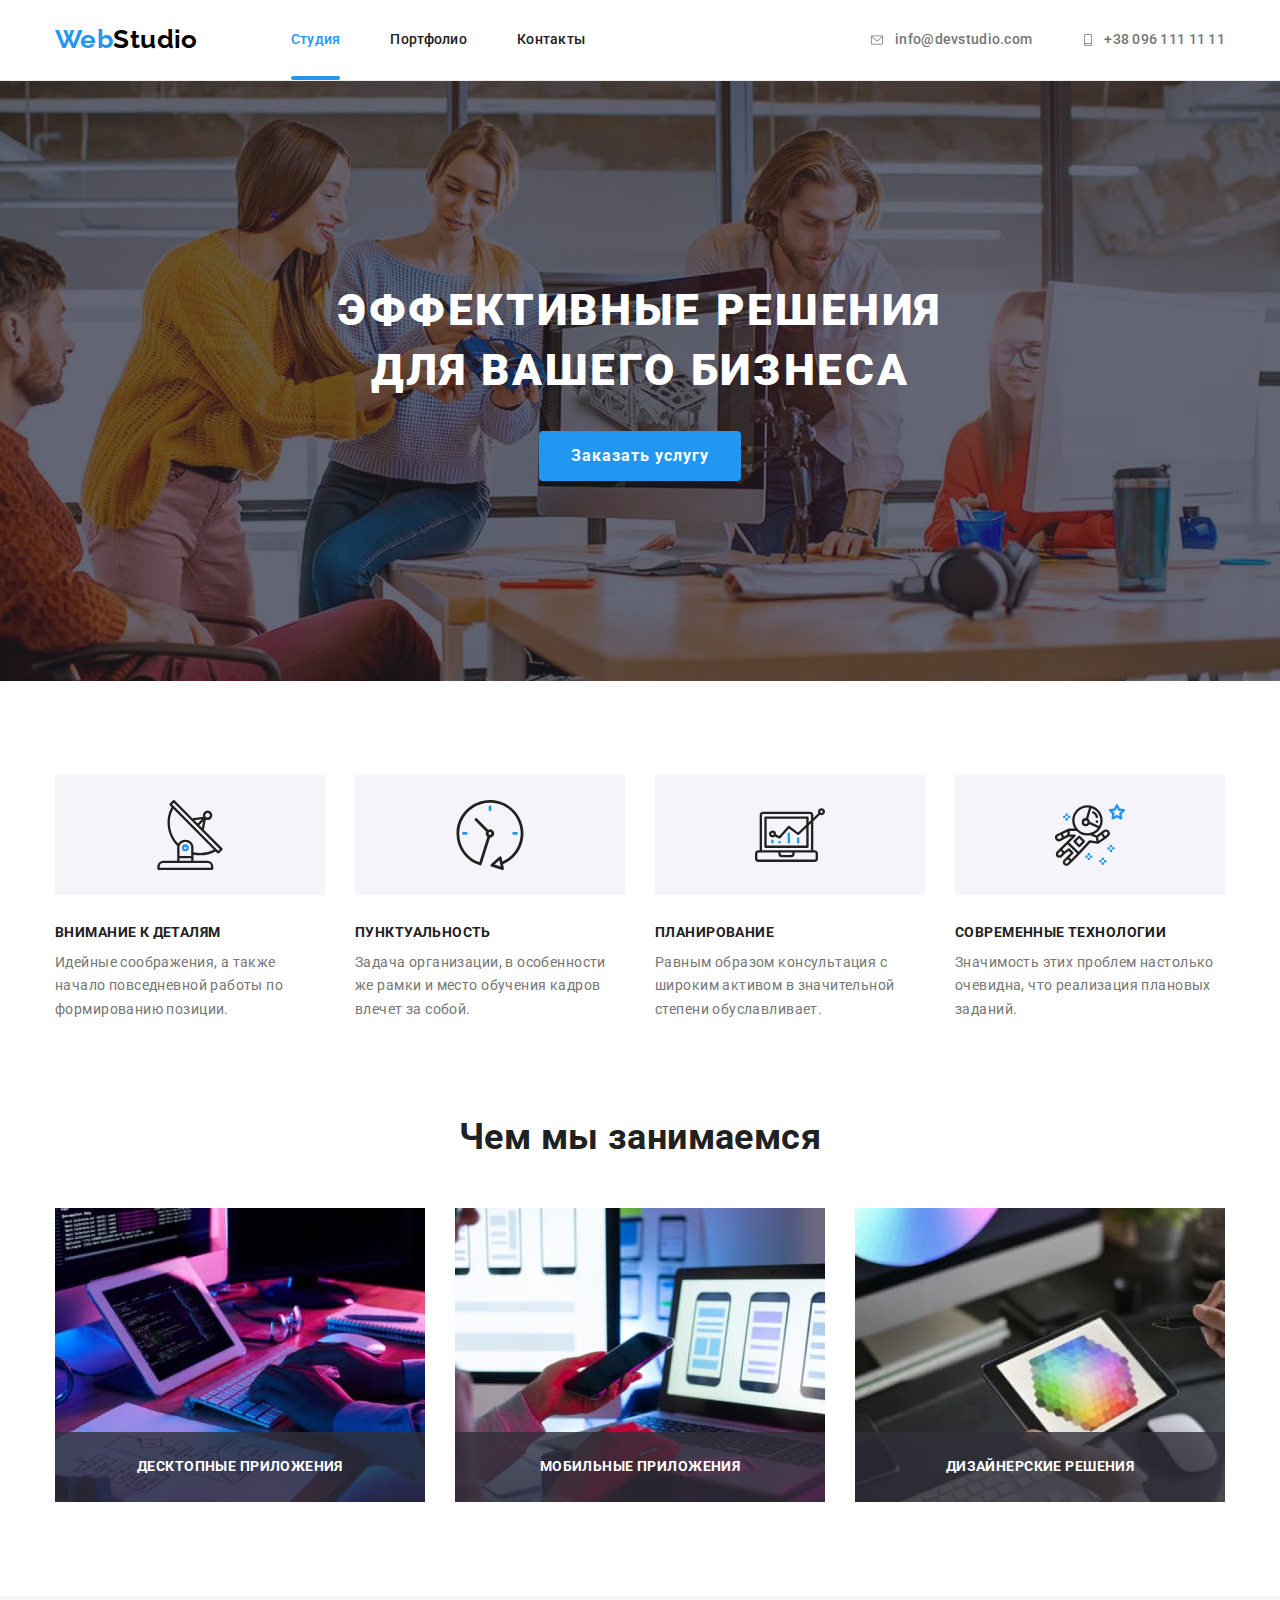
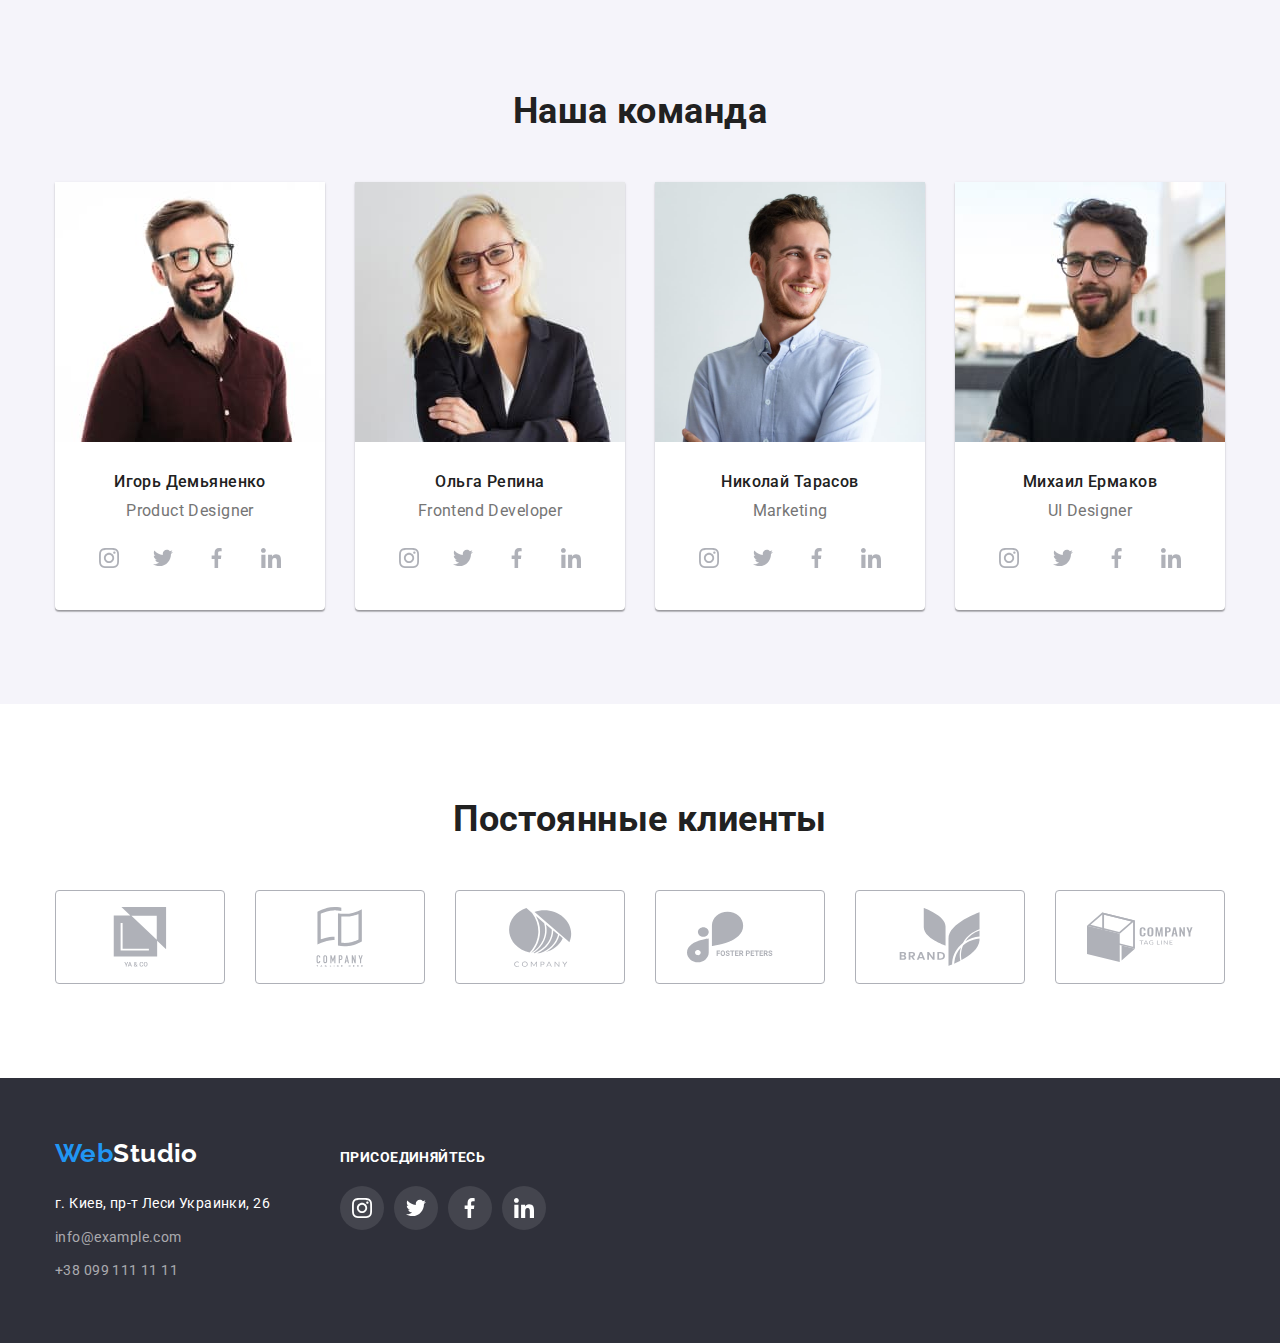
==== index.html @ d9851ff3 "clon" ====
<!DOCTYPE html>
<html lang="en">
  <head>
    <meta charset="UTF-8" />
    <meta http-equiv="X-UA-Compatible" content="IE=edge" />
    <meta name="viewport" content="width=device-width, initial-scale=1.0" />
    <title>Web Studio</title>
    <link
      href="https://fonts.googleapis.com/css2?family=Raleway:wght@700&family=Roboto:wght@400;500;700;900&display=swap"
      rel="stylesheet"
    />
    <link
      rel="stylesheet"
      href="https://cdnjs.cloudflare.com/ajax/libs/modern-normalize/1.1.0/modern-normalize.min.css"
    />
    <link rel="stylesheet" href="./css/styles.css" />
  </head>

  <body>
    <header class="header-frame">
      <div class="container display-head">
        <nav class="navigation">
          <a class="logo logo-margin" href="./"
            ><span class="logo-blue">Web</span>Studio</a
          >

          <ul class="list header-list">
            <li class="marg-list-header">
              <a class="link-header current" href="./index.html">Студия</a>
            </li>
            <li class="marg-list-header">
              <a class="link-header" href="./portfolio.html">Портфолио</a>
            </li>
            <li class="marg-list-header">
              <a class="link-header" href="">Контакты</a>
            </li>
          </ul>
        </nav>

        <ul class="list header-list">
          <li class="head-list-addr">
            <a class="link-addr-head" href="mailto:info@devstudio.com"
              ><svg class="envelope" width="16px" height="12px">
                <use href="./images/symbol-optimized.svg#icon-envelope"></use>
              </svg>
              info@devstudio.com</a
            >
          </li>
          <li class="head-list-addr">
            <a class="link-addr-head" href="tel:+380961111111">
              <svg class="smartphone" width="12px" height="16px">
                <use href="./images/symbol-optimized.svg#icon-smartphone"></use>
              </svg>
              +38 096 111 11 11</a
            >
          </li>
        </ul>
      </div>
    </header>
    <main>
      <section class="section-features hiro-bgr">
        <div class="container">
          <h1 class="hiro-text">
            Эффективные решения <br />
            для вашего бизнеса
          </h1>
          <button class="hiro-btn" type="button" data-modal-open>
            Заказать услугу
          </button>
        </div>
      </section>
      <section class="fiatures section">
        <div class="container">
          <h2 class="visualy-hidden">особенности</h2>
          <ul class="list list-fiatures">
            <li class="item-fiatures antena">
              <h3 class="third-headline">Внимание к деталям</h3>
              <p class="features-text">
                Идейные соображения, а также начало повседневной работы по
                формированию позиции.
              </p>
            </li>
            <li class="item-fiatures clock">
              <h3 class="third-headline">Пунктуальность</h3>
              <p class="features-text">
                Задача организации, в особенности же рамки и место обучения
                кадров влечет за собой.
              </p>
            </li>
            <li class="item-fiatures diagram">
              <h3 class="third-headline">Планирование</h3>
              <p class="features-text">
                Равным образом консультация с широким активом в значительной
                степени обуславливает.
              </p>
            </li>
            <li class="item-fiatures astronaut">
              <h3 class="third-headline">Современные технологии</h3>
              <p class="features-text">
                Значимость этих проблем настолько очевидна, что реализация
                плановых заданий.
              </p>
            </li>
          </ul>
        </div>
      </section>
      <section class="section">
        <div class="container">
          <h2 class="second-headline">Чем мы занимаемся</h2>
          <ul class="list display-head">
            <li class="item-what-do">
              <img src="./images/img1.jpg" alt="backend" width="370" />

              <p class="text">Десктопные приложения</p>
            </li>
            <li class="item-what-do">
              <img src="./images/img2.jpg" alt="frontend" width="370" />

              <p class="text">Мобильные приложения</p>
            </li>
            <li class="item-what-do">
              <img src="./images/img3.jpg" alt="desine" width="370" />

              <p class="text">Дизайнерские решения</p>
            </li>
          </ul>
        </div>
      </section>
      <section class="section team">
        <div class="container">
          <h2 class="second-headline mrg-for-h-two">Наша команда</h2>
          <ul class="list display-head">
            <li class="item-team">
              <img src="./images/photo1.jpg" alt="photo1" width="270" />
              <div class="team-padding">
                <h3 class="names">Игорь Демьяненко</h3>
                <p class="profession">Product Designer</p>
                <ul class="icons-team">
                  <li class="icon-list">
                    <a href="#" class="list-linc-icons">
                      <svg class="icons">
                        <use
                          href="./images/symbol-defs.svg#icon-instagram"
                        ></use>
                      </svg>
                    </a>
                  </li>
                  <li class="icon-list">
                    <a href="#" class="list-linc-icons">
                      <svg class="icons">
                        <use href="./images/symbol-defs.svg#icon-twitter"></use>
                      </svg>
                    </a>
                  </li>
                  <li class="icon-list">
                    <a href="#" class="list-linc-icons"
                      ><svg class="icons">
                        <use
                          href="./images/symbol-defs.svg#icon-facebook"
                        ></use>
                      </svg>
                    </a>
                  </li>
                  <li class="icon-list">
                    <a href="#" class="list-linc-icons"
                      ><svg class="icons">
                        <use
                          href="./images/symbol-defs.svg#icon-linkedin"
                        ></use>
                      </svg>
                    </a>
                  </li>
                </ul>
              </div>
            </li>
            <li class="item-team">
              <img src="./images/photo2.jpg" alt="photo2" width="270" />
              <div class="team-padding">
                <h3 class="names">Ольга Репина</h3>
                <p class="profession">Frontend Developer</p>
                <ul class="icons-team">
                  <li class="icon-list">
                    <a href="#" class="list-linc-icons">
                      <svg class="icons">
                        <use
                          href="./images/symbol-defs.svg#icon-instagram"
                        ></use>
                      </svg>
                    </a>
                  </li>
                  <li class="icon-list">
                    <a href="#" class="list-linc-icons">
                      <svg class="icons">
                        <use href="./images/symbol-defs.svg#icon-twitter"></use>
                      </svg>
                    </a>
                  </li>
                  <li class="icon-list">
                    <a href="#" class="list-linc-icons"
                      ><svg class="icons">
                        <use
                          href="./images/symbol-defs.svg#icon-facebook"
                        ></use>
                      </svg>
                    </a>
                  </li>
                  <li class="icon-list">
                    <a href="#" class="list-linc-icons"
                      ><svg class="icons">
                        <use
                          href="./images/symbol-defs.svg#icon-linkedin"
                        ></use>
                      </svg>
                    </a>
                  </li>
                </ul>
              </div>
            </li>
            <li class="item-team">
              <img src="./images/photo3.jpg" alt="photo3" width="270" />
              <div class="team-padding">
                <h3 class="names">Николай Тарасов</h3>
                <p class="profession">Marketing</p>
                <ul class="icons-team">
                  <li class="icon-list">
                    <a href="#" class="list-linc-icons">
                      <svg class="icons">
                        <use
                          href="./images/symbol-defs.svg#icon-instagram"
                        ></use>
                      </svg>
                    </a>
                  </li>
                  <li class="icon-list">
                    <a href="#" class="list-linc-icons">
                      <svg class="icons">
                        <use href="./images/symbol-defs.svg#icon-twitter"></use>
                      </svg>
                    </a>
                  </li>
                  <li class="icon-list">
                    <a href="#" class="list-linc-icons"
                      ><svg class="icons">
                        <use
                          href="./images/symbol-defs.svg#icon-facebook"
                        ></use>
                      </svg>
                    </a>
                  </li>
                  <li class="icon-list">
                    <a href="#" class="list-linc-icons"
                      ><svg class="icons">
                        <use
                          href="./images/symbol-defs.svg#icon-linkedin"
                        ></use>
                      </svg>
                    </a>
                  </li>
                </ul>
              </div>
            </li>
            <li class="item-team">
              <img src="./images/photo4.jpg" alt="photo4" width="270" />
              <div class="team-padding">
                <h3 class="names">Михаил Ермаков</h3>
                <p class="profession">UI Designer</p>
                <ul class="icons-team">
                  <li class="icon-list">
                    <a href="#" class="list-linc-icons">
                      <svg class="icons">
                        <use
                          href="./images/symbol-defs.svg#icon-instagram"
                        ></use>
                      </svg>
                    </a>
                  </li>
                  <li class="icon-list">
                    <a href="#" class="list-linc-icons">
                      <svg class="icons">
                        <use href="./images/symbol-defs.svg#icon-twitter"></use>
                      </svg>
                    </a>
                  </li>
                  <li class="icon-list">
                    <a href="#" class="list-linc-icons"
                      ><svg class="icons">
                        <use
                          href="./images/symbol-defs.svg#icon-facebook"
                        ></use>
                      </svg>
                    </a>
                  </li>
                  <li class="icon-list">
                    <a href="#" class="list-linc-icons"
                      ><svg class="icons">
                        <use
                          href="./images/symbol-defs.svg#icon-linkedin"
                        ></use>
                      </svg>
                    </a>
                  </li>
                </ul>
              </div>
            </li>
          </ul>
        </div>
      </section>
      <section class="section clients">
        <div class="container">
          <h2 class="second-headline">Постоянные клиенты</h2>
          <ul class="clients-list">
            <li class="clients-logo list">
              <a class="clients-link" href="#"
                ><svg class="client-picture">
                  <use href="./images/groops-defs.svg#icon-group1"></use>
                </svg>
              </a>
            </li>
            <li class="clients-logo list">
              <a class="clients-link" href="#"
                ><svg class="client-picture">
                  <use href="./images/groops-defs.svg#icon-group2"></use>
                </svg>
              </a>
            </li>
            <li class="clients-logo list">
              <a class="clients-link" href="#"
                ><svg class="client-picture">
                  <use href="./images/groops-defs.svg#icon-group3"></use>
                </svg>
              </a>
            </li>
            <li class="clients-logo list">
              <a class="clients-link" href="#"
                ><svg class="client-picture">
                  <use href="./images/groops-defs.svg#icon-group4"></use>
                </svg>
              </a>
            </li>
            <li class="clients-logo list">
              <a class="clients-link" href="#"
                ><svg class="client-picture">
                  <use href="./images/groops-defs.svg#icon-group5"></use>
                </svg>
              </a>
            </li>
            <li class="clients-logo list">
              <a class="clients-link" href="#"
                ><svg class="client-picture">
                  <use href="./images/groops-defs.svg#icon-group6"></use>
                </svg>
              </a>
            </li>
          </ul>
        </div>
      </section>
    </main>
    <footer class="footer-bgr">
      <div class="container foot-display">
        <div class="foot-addr">
          <a class="logo-footer margin-logo-foot" href="./index.html"
            ><span class="logo-blue">Web</span>Studio</a
          >
          <address class="address">
            <ul class="list collomn">
              <li class="item-footer">
                <a
                  class="link-footer"
                  href="https://goo.gl/maps/Hpi7qBNF4pR7eWcx5"
                  target="_blank"
                  rel="noopener nofolow"
                  >г. Киев, пр-т Леси Украинки, 26</a
                >
              </li>
              <li class="item-footer">
                <a class="addr-footer" href="mailto:info@example.com"
                  >info@example.com</a
                >
              </li>
              <li class="item-footer">
                <a class="addr-footer" href="tel:+380991111111"
                  >+38 099 111 11 11</a
                >
              </li>
            </ul>
          </address>
        </div>
        <div class="foot-addr-link">
          <h2 class="footer-text">присоединяйтесь</h2>
          <ul class="foot-social">
            <li class="footer-social list">
              <a class="foot-soc-link" href="#">
                <svg class="foot-picture">
                  <use href="./images/symbol-defs.svg#icon-instagram"></use>
                </svg>
              </a>
            </li>
            <li class="footer-social list">
              <a class="foot-soc-link" href="#">
                <svg class="foot-picture">
                  <use href="./images/symbol-defs.svg#icon-twitter"></use>
                </svg>
              </a>
            </li>
            <li class="footer-social list">
              <a class="foot-soc-link" href="#">
                <svg class="foot-picture">
                  <use href="./images/symbol-defs.svg#icon-facebook"></use>
                </svg>
              </a>
            </li>
            <li class="footer-social list">
              <a class="foot-soc-link" href="#">
                <svg class="foot-picture">
                  <use href="./images/symbol-defs.svg#icon-linkedin"></use>
                </svg>
              </a>
            </li>
          </ul>
        </div>
      </div>
    </footer>
    <div class="backdrop is-hidden" data-modal>
      <div class="modal">
        <button class="close" type="button" data-modal-close>
          <svg class="close-picture" width="11px" height="11px">
            <use href="./images/cross-defs.svg#icon-cross"></use>
          </svg>
        </button>
      </div>
    </div>
    <script src="./js/modal.js"></script>
  </body>
</html>
---- css/styles.css ----
:root {
  --main-text-color: #212121;
  --content-text-color: #757575;
  --logo-bgr-blue: #2196f3;
  --bgr-hero-color: #2f303a;
  --logo-black: #000000;
  --text-hover-wight: #ffffff;
  --btn-hiro-hover: #188ce8;
  --addr-footer-white: rgba(255, 255, 255, 0.6);
  --bgr-team: #f5f4fa;
  --social-color: #afb1b8;
  --animating: cubic-bezier(0.4, 0, 0.2, 1);
}

body {
  font-family: "Roboto", "Raleway", sens-serif;
  color: var(--main-text-color);
  letter-spacing: 0.03em;
  background-color: var(--text-hover-wight);
  font-size: 14px;
}

p,
h1,
h2,
h3,
h4,
h5,
h6 {
  margin: 0;
}

address {
  font-style: normal;
}

img {
  display: block;
  max-width: 100%;
  height: auto;
}

ul,
ol,
li {
  margin: 0;
  padding-left: 0;
}

/*~~~~~~~~~~~~~~~~~~~FIRST PAGE~~~~~~~~~~~~~~~~~~~~*/

/* -------------for ul without points------------ */

.list {
  list-style: none;
}

.container {
  width: 1200px;
  padding-left: 15px;
  padding-right: 15px;
  margin: 0 auto;
}

/*____________________HEADER_________________________*/

.header-frame {
  border-bottom: 1px solid #ececec;
}

.display-head {
  display: flex;
  align-items: center;
  justify-content: center;
}

.logo {
  font-family: Raleway;
  font-weight: 700;
  font-size: 26px;
  color: var(--logo-black);
  text-decoration: none;
  line-height: 1.19;
}

.logo-margin {
  margin-right: 93px;
  padding-top: 24px;
  padding-bottom: 25px;
}

.logo-blue {
  color: var(--logo-bgr-blue);
}

.navigation {
  display: flex;
  align-items: center;
}

/*--------------for <li> in HEADER------------*/

.header-list {
  display: flex;
  margin-left: auto;
}

.marg-list-header {
  margin-right: 50px;
}

.head-list-addr:not(:last-child) {
  margin-right: 50px;
}

/* -------------for <a> in HEADER--------------*/

.link-header {
  display: block;
  color: var(--main-text-color);
  font-weight: 500;
  line-height: 1.14;
  letter-spacing: 0.02em;
  background-color: var(--text-hover-wight);
  text-decoration: none;
  padding-top: 32px;
  padding-bottom: 32px;
  transition-property: color;
  transition-duration: 250ms;
  transition-timing-function: var(--animating);
}

.link-header:hover,
.link-header:focus {
  color: var(--logo-bgr-blue);
}

.current {
  color: var(--logo-bgr-blue);
  position: relative;
  transition-property: background-color;
}

.current::after {
  content: "";
  position: absolute;
  height: 4px;
  width: 100%;
  border-radius: 2px;
  top: 100%;
  left: 0;
  background-color: var(--logo-bgr-blue);
  transform: translate(0, -100%);
}

/*-------------for address <a> in HEADER----------------*/

.link-addr-head {
  display: inline-flex;
  align-items: center;
  color: var(--content-text-color);
  font-weight: 500;
  line-height: 1.14;
  letter-spacing: 0.02em;
  text-decoration: none;
  padding-top: 32px;
  padding-bottom: 32px;
  transition-property: color;
  transition-duration: 250ms;
  transition-timing-function: var(--animating);
}
.link-addr-head:hover,
.link-addr-head:focus {
  color: var(--logo-bgr-blue);
}

.envelope {
  display: flex;
  margin-right: 10px;
  fill: currentColor;
}

.smartphone {
  display: inline-flex;
  margin-right: 10px;
  fill: currentColor;
  background-size: auto;
  background-position: 50% 50%;
}

/* ____________________HIRO________________________*/

.hiro-bgr {
  max-width: 1600px;
  padding-top: 200px;
  margin: 0 auto;
  padding: 0 auto;
  background-image: linear-gradient(
      to right,
      rgba(47, 48, 58, 0.4),
      rgba(47, 48, 58, 0.4)
    ),
    url(../images/Img-hiro.jpg);
  background-color: var(--bgr-hero-color);
  background-position: center;
  background-repeat: no-repeat;
  background-size: cover;
}

.hiro-text {
  color: var(--text-hover-wight);
  font-weight: 900;
  font-size: 44px;
  line-height: 1.36;
  letter-spacing: 0.06em;
  text-transform: uppercase;
  text-align: center;
  margin-bottom: 30px;
}

.hiro-btn {
  font-family: "Roboto", sans-serif;
  color: var(--text-hover-wight);
  background-color: var(--logo-bgr-blue);
  font-weight: 700;
  font-size: 16px;
  line-height: 1.87;
  letter-spacing: 0.06em;
  display: flex;
  align-items: center;
  text-align: center;
  cursor: pointer;
  margin-left: auto;
  margin-right: auto;
  padding: 10px 32px;
  border-radius: 4px;
  border: 0;
  transition-property: background-color;
}

.hiro-btn:hover,
.hiro-btn:focus {
  background-color: var(--btn-hiro-hover);
  transition-duration: 250ms;
  transition-timing-function: cubic-bezier(0.4, 0, 0.2, 1);
}

/*___________________Sectio Features___________________*/

.fiatures {
  /*width: 1200px;
  margin-left: auto;
  margin-right: auto;*/
  padding-top: 94px;
}

.section {
  padding-bottom: 94px;
}
.section-features {
  padding-bottom: 200px;
}
.visualy-hidden {
  position: absolute;
  white-space: nowrap;
  width: 1px;
  height: 1px;
  overflow: hidden;
  border: 0;
  padding: 0;
  clip: rect(0 0 0 0);
  clip-path: inset(50%);
  margin: -1px;
}

.list-fiatures {
  display: flex;
}

.item-fiatures {
  width: 270px;
}

.antena::before {
  content: "";
  display: flex;
  width: 270px;
  height: 120px;
  margin-bottom: 30px;
  background-image: url(../images/antenna.svg);
  background-color: var(--bgr-team);
  background-repeat: no-repeat;
  background-position: center;
}

.clock::before {
  content: "";
  display: flex;
  width: 270px;
  height: 120px;
  margin-bottom: 30px;
  background-color: var(--bgr-team);
  background-image: url(../images/clock.svg);
  background-repeat: no-repeat;
  background-position: center;
}

.diagram::before {
  content: "";
  display: flex;
  width: 270px;
  height: 120px;
  margin-bottom: 30px;
  background-color: var(--bgr-team);
  background-image: url(../images/diagram.svg);
  background-repeat: no-repeat;
  background-position: center;
}

.astronaut::before {
  content: "";
  display: flex;
  width: 270px;
  height: 120px;
  margin-bottom: 30px;
  background-color: var(--bgr-team);
  background-image: url(../images/astronaut.svg);
  background-repeat: no-repeat;
  background-position: center;
}

.item-fiatures:not(:last-child) {
  margin-right: 30px;
}

.third-headline {
  font-size: 14px;
  line-height: 1.14;
  text-transform: uppercase;
  margin-bottom: 10px;
}

.features-text {
  color: var(--content-text-color);
  line-height: 1.7;
}

/*_________________Section What To Do__________________*/

.second-headline {
  font-size: 36px;
  line-height: 1.17;
  text-align: center;
  margin-bottom: 50px;
}

.item-what-do:not(:last-child) {
  margin-right: 30px;
}

.item-what-do {
  position: relative;
}

.text {
  position: absolute;
  top: 100%;
  height: 70px;
  width: 100%;
  background-color: rgba(47, 48, 58, 0.8);
  transform: translate(0, -100%);
  display: flex;
  justify-content: center;
  align-items: center;
  color: var(--text-hover-wight);
  font-family: "Roboto", sans-serif;
  font-weight: 700;
  font-size: 14px;
  line-height: 1.4;
  text-align: center;
  text-transform: uppercase;
}

/*_________________Section Team________________________*/

.item-team:not(:last-child) {
  margin-right: 30px;
}

.item-team {
  border-radius: 0 0 4px 4px;
  background-color: var(--text-hover-wight);
  box-shadow: 0px 1px 3px rgba(0, 0, 0, 0.12), 0px 1px 1px rgba(0, 0, 0, 0.14),
    0px 2px 1px rgba(0, 0, 0, 0.2);
}

.team {
  background-color: var(--bgr-team);
  padding-top: 94px;
}

.names {
  font-weight: 500;
  font-size: 16px;
  line-height: 1.19;
  text-align: center;
  margin-bottom: 10px;
}

.profession {
  color: var(--content-text-color);
  font-size: 16px;
  line-height: 1.19;
  text-align: center;
  margin-bottom: 16px;
}

.icons-team {
  display: flex;
  justify-content: center;
  align-items: center;
}

.icon-list {
  display: inline-flex;
  justify-content: center;
  align-items: center;
}

.icon-list:not(:last-child) {
  margin-right: 10px;
}

.list-linc-icons {
  display: flex;
  justify-content: center;
  align-items: center;

  width: 44px;
  height: 44px;
  border-radius: 50% 50%;
  color: var(--social-color);
  transition-property: background-color, color;
  transition-duration: 250ms;
  transition-timing-function: var(--animating);
}
.list-linc-icons:hover,
.list-linc-icons:focus {
  background-color: var(--logo-bgr-blue);
  color: var(--text-hover-wight);
}

.icons {
  width: 20px;
  height: 20px;
  fill: currentColor;
}

.team-padding {
  padding-top: 30px;
  padding-bottom: 30px;
}

.mrg-for-h-two {
  margin-bottom: 50px;
}

/*_________________________Section CLIENTS___________________________*/

.clients {
  padding-top: 94px;
}

.clients-list {
  display: flex;
  justify-content: center;
  align-items: center;
}

.clients-logo:not(:last-child) {
  margin-right: 30px;
}

.clients-link {
  display: flex;
  width: 170px;
  height: 94px;
  justify-content: center;
  align-items: center;
  text-decoration: none;
  color: inherit;
  color: var(--social-color);
  border-radius: 4px;
  border: 1px solid var(--social-color);
  transition-property: color, fill, border-color;
  transition-duration: 250ms;
  transition-timing-function: var(--animating);
}

.clients-link:hover,
.clients-link:focus {
  color: var(--logo-bgr-blue);
  border-color: var(--logo-bgr-blue);
  fill: var(--logo-bgr-blue);
}

.client-picture {
  width: 106px;
  height: 60px;
  fill: currentColor;
}

/*________________________________FOOTER_________________________________*/

.footer-bgr {
  background-color: var(--bgr-hero-color);
  padding-top: 60px;
  padding-bottom: 60px;
}

.foot-display {
  display: flex;
  align-items: baseline;
}

.address {
  font-style: normal;
}

.collomn {
  flex-direction: column;
}

.item-footer:not(:last-child) {
  margin-bottom: 9px;
}

.logo-footer {
  font-family: Raleway;
  font-weight: 700;
  font-size: 26px;
  color: var(--text-hover-wight);
  text-decoration: none;
  line-height: 1.19;
}

.margin-logo-foot {
  display: block;
  margin-bottom: 20px;
}

.link-footer {
  text-decoration: none;
  color: var(--text-hover-wight);
  line-height: 2;
}

.addr-footer {
  text-decoration: none;
  line-height: 1.71;
  color: var(--addr-footer-white);
  transition-property: color;
  transition-duration: 250ms;
  transition-timing-function: var(--animating);
}

.addr-footer:hover,
.addr-footer:focus {
  color: var(--logo-bgr-blue);
}

.link-footer {
  transition-property: color;
  transition-duration: 250ms;
  transition-timing-function: var(--animating);
}

.link-footer:hover,
.link-footer:focus {
  color: var(--logo-bgr-blue);
}

.foot-addr-link {
  color: var(--text-hover-wight);
  margin-left: 70px;
}
.footer-text {
  font-weight: 700;
  font-size: 14px;
  line-height: 1.14;
  letter-spacing: 0.03em;
  text-transform: uppercase;
  margin-bottom: 20px;
}

.foot-social {
  display: flex;
  justify-content: center;
  align-items: center;
}

.footer-social {
  display: flex;
  justify-content: center;
  align-items: center;
}

.footer-social:not(:last-child) {
  margin-right: 10px;
}

.foot-soc-link {
  display: flex;
  width: 44px;
  height: 44px;
  border-radius: 50% 50%;
  background-color: rgba(255, 255, 255, 0.1);
  justify-content: center;
  align-items: center;
  transition-property: background-color;
  transition-duration: 250ms;
  transition-timing-function: var(--animating);
}

.foot-soc-link:hover,
.foot-soc-link:focus {
  background-color: var(--logo-bgr-blue);
}

.foot-picture {
  width: 20px;
  height: 20px;
  fill: var(--text-hover-wight);
}

/*~~~~~~~~~~~~~~~~~~~PORTFOLIO~~~~~~~~~~~~~~~~~~~*/

/*_________________section filters______________*/

.section-top {
  padding-top: 94px;
}

.item-filters:not(:last-child) {
  margin-right: 8px;
}

.btn-portfolio {
  display: flex;
  justify-content: center;
  margin-bottom: 50px;
}

.btn-font {
  font-family: inherit;
  font-weight: 500;
  color: var(--main-text-color);
  background-color: var(--bgr-team);
  font-size: 16px;
  line-height: 1.625;
  letter-spacing: 0.03em;
  cursor: pointer;
  border: none;
  padding: 6px 22px;
  border-radius: 4px;
  transition-property: color, background-color, box-shadow;
  transition-duration: 250ms;
  transition-timing-function: var(--animating);
}

.btn-font:hover,
.btn-font:focus {
  color: var(--text-hover-wight);
  background-color: var(--logo-bgr-blue);
  box-shadow: 0px 3px 1px rgba(0, 0, 0, 0.1), 0px 1px 2px rgba(0, 0, 0, 0.08),
    0px 2px 2px rgba(0, 0, 0, 0.12);
}

.card-net {
  display: flex;
  flex-wrap: wrap;
  margin-top: -30px;
  margin-left: -30px;
}

.work-border {
  border-left: 1px solid #eeeeee;
  border-right: 1px solid #eeeeee;
  border-bottom: 1px solid #eeeeee;
  padding: 20px 24px;
}

.title-font {
  font-size: 18px;
  line-height: 2;
  letter-spacing: 0.06em;
  margin-bottom: 4px;
}

.desc-font {
  color: var(--content-text-color);
  font-size: 16px;
  line-height: 1.875;
}

.link-non-stiles {
  display: block;
  text-decoration: none;
  font-style: inherit;
  color: inherit;
  transition: box-shadow 250px var(--animating);
}

.link-non-stiles:hover,
.link-non-stiles:focus {
  box-shadow: 0px 1px 1px rgba(0, 0, 0, 0.12), 0px 4px 4px rgba(0, 0, 0, 0.06),
    1px 4px 6px rgba(0, 0, 0, 0.16);
}

.work-exemples {
  margin-top: 30px;
  margin-left: 30px;
}

.frame {
  border-bottom: 1px solid #eeeeee;
  border-left: 1px solid #eeeeee;
  border-right: 1px solid #eeeeee;
  padding: 20px 24px;
}

.card-picture {
  position: relative;
  overflow: hidden;
}

.card-animating {
  position: absolute;
  width: 100%;
  height: 294px;
  top: 100%;
  left: 0;
  background-color: rgba(33, 150, 243, 0.9);
  transition-property: transform;
  transition-duration: 250ms;
  transition-timing-function: var(--animating);
}

.link-non-stiles:hover .card-animating,
.link-non-stiles:focus .card-animating {
  transform: translateY(-100%);
}

.card-text {
  font-weight: 400;
  font-size: 18px;
  line-height: 1.56;
  padding: 63px 24px;
  color: var(--text-hover-wight);
}

/*______________________________MODALKA_____________________________________*/

.backdrop {
  position: fixed;
  top: 0;
  left: 50%;
  transform: translate(-50%, 0);
  height: 100%;
  width: 100%;
  background-color: rgba(0, 0, 0, 0.2);
  opacity: 1;
  transition: opacity 250ms var(--animating);
}

.backdrop.is-hidden {
  opacity: 0;
  pointer-events: none;
}

.modal {
  position: absolute;
  top: 50%;
  left: 50%;
  height: 581px;
  width: 528px;
  border-radius: 4px;
  box-shadow: 0px 1px 3px rgba(0, 0, 0, 0.12), 0px 1px 1px rgba(0, 0, 0, 0.14),
    0px 2px 1px rgba(0, 0, 0, 0.2);
  background-color: var(--text-hover-wight);
  transform: translate(-50%, -50%);
}

.close {
  position: absolute;
  top: 8px;
  right: 8px;

  height: 30px;
  width: 30px;
  border: 1px solid rgba(0, 0, 0, 0.1);
  border-radius: 50% 50%;

  text-decoration: none;
  color: inherit;
  background-color: var(--text-hover-wight);

  display: inline-flex;
  justify-content: center;
  align-items: center;

  transition-duration: box-shadow;
  transition-duration: 250ms;
  transition-timing-function: var(--animating);
}

.close-picture {
  fill: black;
}

.close:hover,
.close:focus {
  box-shadow: 0px 1px 3px rgba(0, 0, 0, 0.12), 0px 1px 1px rgba(0, 0, 0, 0.14),
    0px 2px 1px rgba(0, 0, 0, 0.2);
}

.close:active {
  box-shadow: none;
}
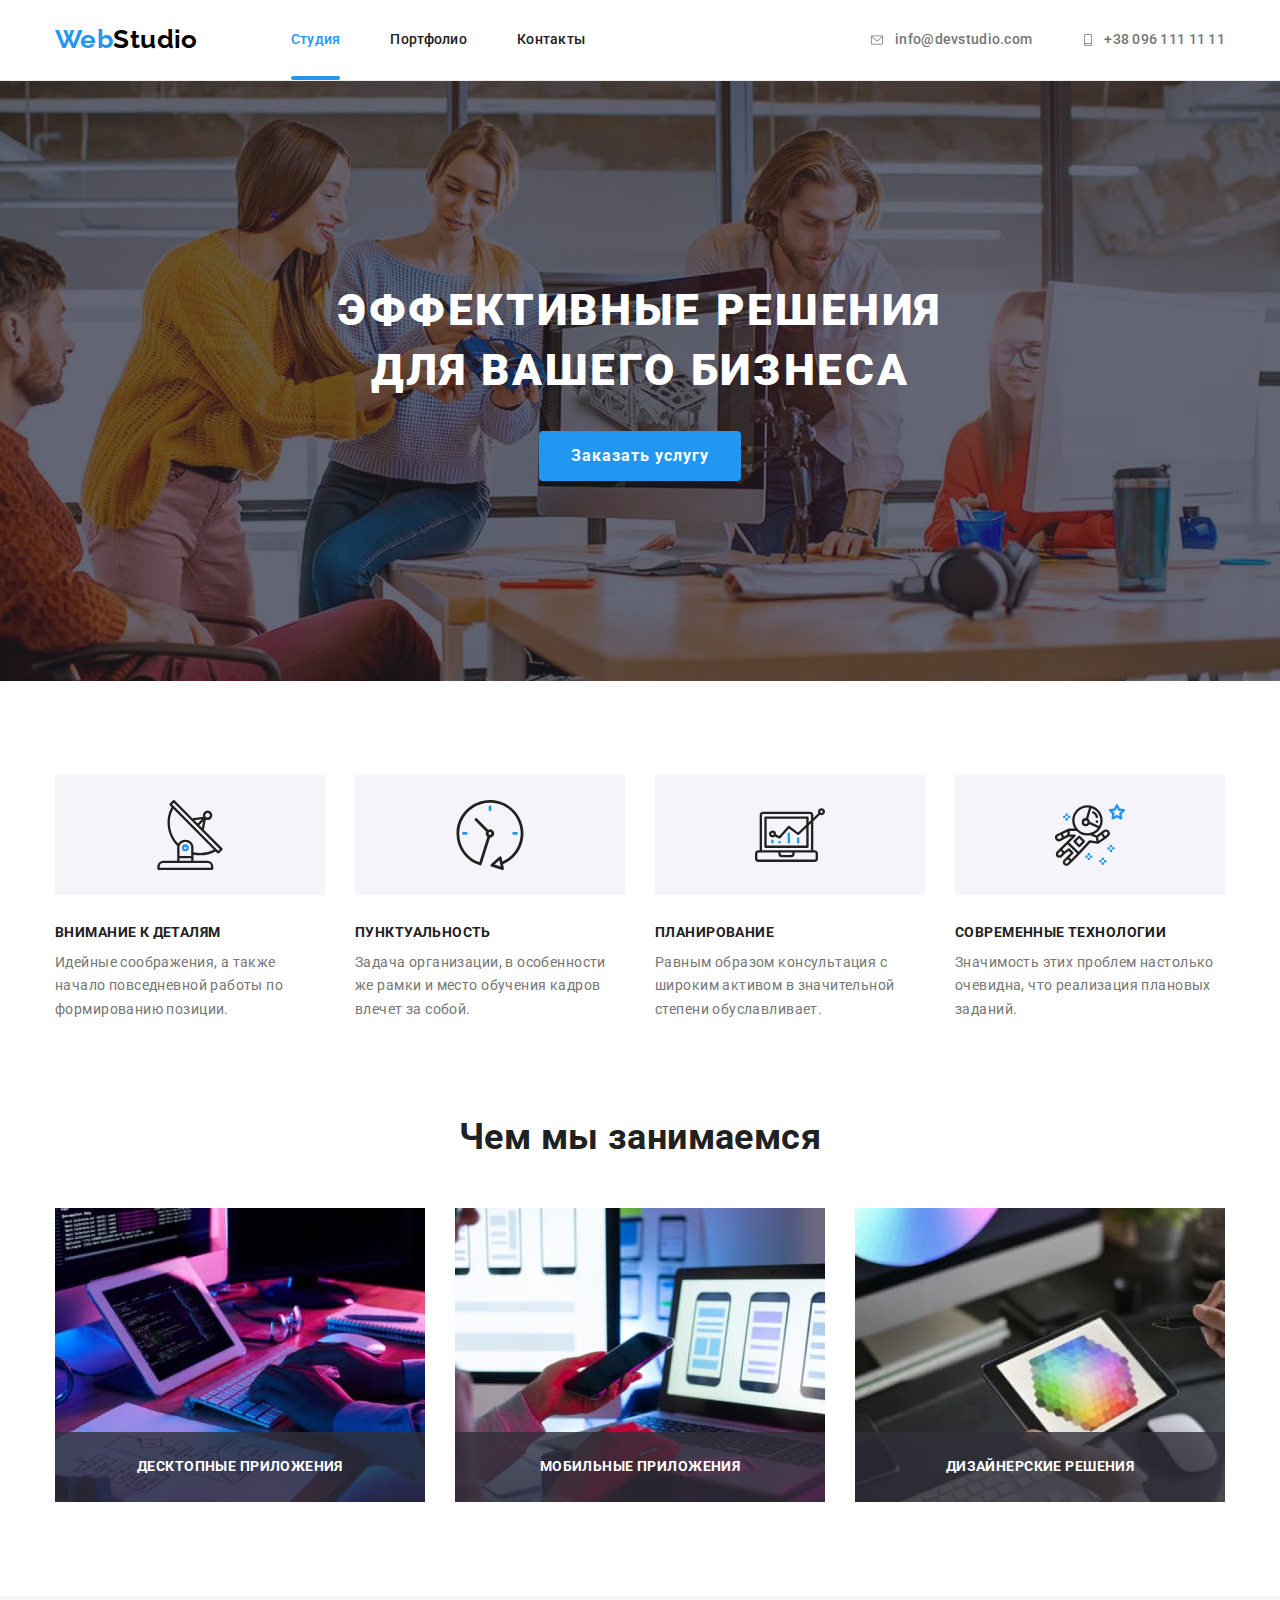
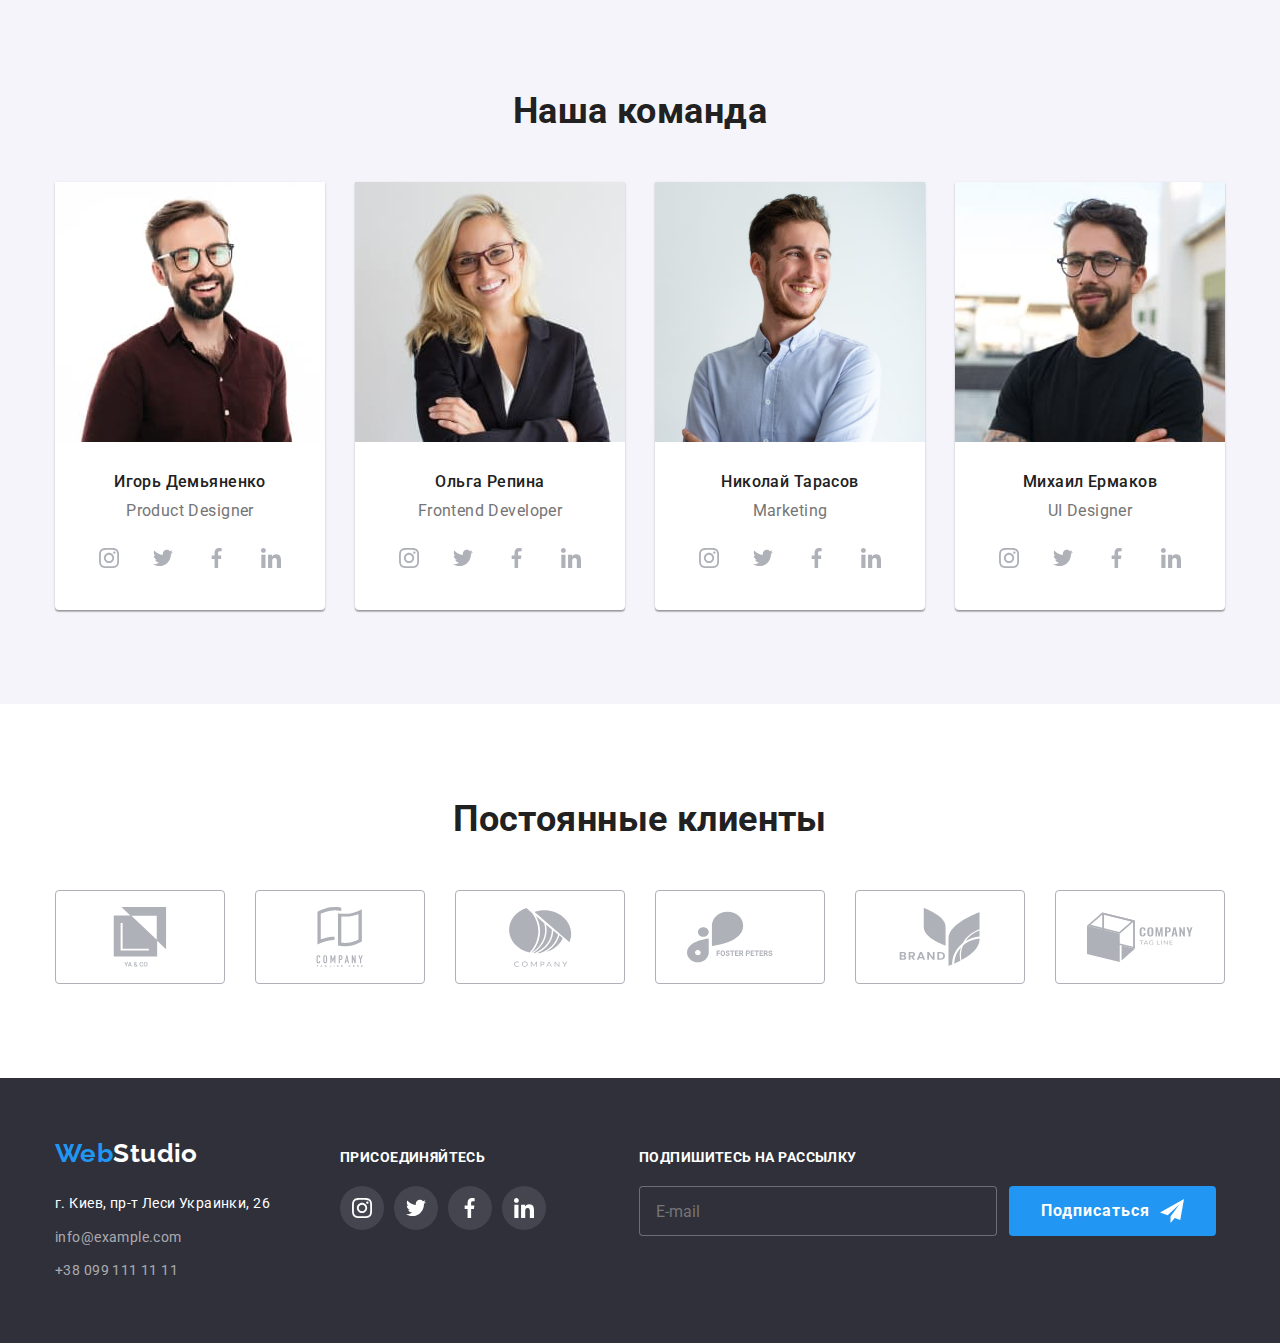
==== commit 727cf38a: "modal" ====
--- a/index.html
+++ b/index.html
@@ -418,6 +418,24 @@
             </li>
           </ul>
         </div>
+        <div class="mail">
+          <p class="footer-text">Подпишитесь на рассылку</p>
+          <div class="input-btn">
+            <input
+              class="border-input"
+              type="email"
+              id="emeil"
+              placeholder="E-mail"
+            />
+            <label for="emeil"></label>
+            <button class="hiro-btn" type="button">
+              Подписаться
+              <svg class="plan" width="24px" height="24px">
+                <use href="./images/icons-six.svg#icon-plan"></use>
+              </svg>
+            </button>
+          </div>
+        </div>
       </div>
     </footer>
     <div class="backdrop is-hidden" data-modal>
@@ -427,6 +445,62 @@
             <use href="./images/cross-defs.svg#icon-cross"></use>
           </svg>
         </button>
+        <h2 class="modal-head">Оставьте свои данные, мы вам перезвоним</h2>
+        <form class="modal-form" action="">
+          <div class="form-field">
+            <label class="modal-text" for="name">Имя</label
+            ><input class="modal-data" type="text" id="name" placeholder=" " />
+            <svg class="modal-icons" width="12" height="12">
+              <use href="./images/big-sprite.svg#icon-person"></use>
+            </svg>
+          </div>
+          <div class="form-field">
+            <label class="modal-text" for="tel">Телефон </label
+            ><input class="modal-data" type="tel" id="tel" placeholder=" " />
+            <svg class="modal-icons" width="13" height="13">
+              <use href="./images/big-sprite.svg#icon-phonepipe"></use>
+            </svg>
+          </div>
+          <div class="form-field">
+            <label class="modal-text" for="email">Почта</label
+            ><input
+              class="modal-data"
+              type="email"
+              name=""
+              id="email"
+              placeholder=" "
+            />
+            <svg class="modal-icons" width="15" height="12">
+              <use href="./images/big-sprite.svg#icon-black-envelope"></use>
+            </svg>
+          </div>
+          <div class="form-field">
+            <label class="modal-text" for="coments">Комментарий</label
+            ><textarea
+              class="comments"
+              name="coments"
+              id="coments"
+              rows="100%"
+              placeholder="Введите текст"
+            ></textarea>
+          </div>
+          <div class="form-row">
+            <label class="checkbox-text" for="checkbox"
+              >Соглашаюсь с рассылкой и принимаю
+              <input
+                class="checkbox-agree"
+                type="checkbox"
+                name="agree"
+                value="checkbox"
+                id="checkbox"
+                placeholder=" "
+              />
+              <span class="checkbox-icon"></span>
+            </label>
+            <a class="link-conditions" href="#">Условия договора</a>
+          </div>
+        </form>
+        <button class="hiro-btn" type="button">Отправить</button>
       </div>
     </div>
     <script src="./js/modal.js"></script>
--- a/css/styles.css
+++ b/css/styles.css
@@ -10,6 +10,8 @@
   --bgr-team: #f5f4fa;
   --social-color: #afb1b8;
   --animating: cubic-bezier(0.4, 0, 0.2, 1);
+  --modal-text-color: rgba(117, 117, 117, 1);
+  --modal-frame-color: rgba(33, 33, 33, 0.2);
 }
 
 body {
@@ -47,10 +49,6 @@
   padding-left: 0;
 }
 
-/*~~~~~~~~~~~~~~~~~~~FIRST PAGE~~~~~~~~~~~~~~~~~~~~*/
-
-/* -------------for ul without points------------ */
-
 .list {
   list-style: none;
 }
@@ -61,6 +59,7 @@
   padding-right: 15px;
   margin: 0 auto;
 }
+/*~~~~~~~~~~~~~~~~~~~FIRST PAGE~~~~~~~~~~~~~~~~~~~~*/
 
 /*____________________HEADER_________________________*/
 
@@ -242,7 +241,12 @@
 .hiro-btn:focus {
   background-color: var(--btn-hiro-hover);
   transition-duration: 250ms;
+  box-shadow: 0px 4px 4px rgba(0, 0, 0, 0.15);
   transition-timing-function: cubic-bezier(0.4, 0, 0.2, 1);
+}
+
+.hiro-btn:active {
+  box-shadow: none;
 }
 
 /*___________________Sectio Features___________________*/
@@ -591,6 +595,7 @@
   letter-spacing: 0.03em;
   text-transform: uppercase;
   margin-bottom: 20px;
+  color: var(--text-hover-wight);
 }
 
 .foot-social {
@@ -631,6 +636,39 @@
   width: 20px;
   height: 20px;
   fill: var(--text-hover-wight);
+}
+
+.mail {
+  margin-left: 93px;
+}
+
+.input-btn {
+  display: flex;
+  justify-content: center;
+  align-items: center;
+}
+
+.border-input {
+  display: flex;
+  align-items: center;
+  width: 358px;
+  height: 50px;
+  padding-left: 16px;
+  border: 1px solid rgba(255, 255, 255, 0.3);
+  border-radius: 4px;
+  background-color: var(--bgr-hero-color);
+  margin-right: 12px;
+  color: rgba(255, 255, 255, 0.6);
+  font-size: 16px;
+  line-height: 1.25;
+}
+
+input[plaseholder="E-mail"] {
+  margin-left: 16px;
+}
+
+.plan {
+  margin-left: 10px;
 }
 
 /*~~~~~~~~~~~~~~~~~~~PORTFOLIO~~~~~~~~~~~~~~~~~~~*/
@@ -809,12 +847,10 @@
   justify-content: center;
   align-items: center;
 
-  transition-duration: box-shadow;
+  transition-duration: box-shadow, color;
   transition-duration: 250ms;
   transition-timing-function: var(--animating);
-}
-
-.close-picture {
+
   fill: black;
 }
 
@@ -822,8 +858,158 @@
 .close:focus {
   box-shadow: 0px 1px 3px rgba(0, 0, 0, 0.12), 0px 1px 1px rgba(0, 0, 0, 0.14),
     0px 2px 1px rgba(0, 0, 0, 0.2);
+  color: var(--logo-bgr-blue);
 }
 
 .close:active {
   box-shadow: none;
 }
+
+.close-picture {
+  fill: currentColor;
+}
+
+.modal-head {
+  text-align: center;
+  margin-top: 40px;
+  margin-bottom: 12px;
+  font-size: 20px;
+}
+
+.modal-form {
+  display: flex;
+  flex-direction: column;
+}
+
+.form-field {
+  position: relative;
+  display: flex;
+  flex-direction: column;
+}
+
+.form-field:not(:first-child) {
+  margin-bottom: 10px;
+  margin-left: 40px;
+  margin-right: 40px;
+}
+
+.form-field:nth-child(1) {
+  margin-bottom: 10px;
+  margin-right: 40px;
+  margin-left: 40px;
+}
+
+.modal-text {
+  font-size: 12px;
+  line-height: 1.17;
+  color: var(--modal-text-color);
+  padding-bottom: 4px;
+}
+
+.modal-data {
+  height: 40px;
+  border: 1px solid rgba(21, 21, 21, 0.2);
+  border-radius: 4px;
+  transition: border-color 250ms var(--animating);
+  padding-left: 42px;
+}
+
+.modal-data:hover,
+.modal-data:focus {
+  border-color: var(--logo-bgr-blue);
+}
+
+.modal-data:hover ~ .modal-icons,
+.modal-data:focus ~ .modal-icons {
+  fill: var(--logo-bgr-blue);
+}
+
+.modal-data:not(:placeholder-shown) > .modal-icons {
+  fill: var(--logo-bgr-blue);
+}
+
+.modal-icons {
+  position: absolute;
+  bottom: 14px;
+  left: 15px;
+  fill: currentColor;
+  transition: fill 250ms var(--animating);
+}
+
+.comments {
+  border: 1px solid var(--modal-frame-color);
+  border-radius: 4px;
+  height: 120px;
+  font-size: 12px;
+  line-height: 1.17;
+  letter-spacing: 0.01em;
+  padding: 12px 16px;
+  resize: none;
+  transition: border-color 250ms var(--animating);
+}
+
+.comments > [placeholder] {
+  color: var(--modal-frame-color);
+}
+
+.comments:hover,
+.comments:focus {
+  border-color: var(--logo-bgr-blue);
+}
+
+.comments:not(:placeholder-shown) {
+  border-color: var(--logo-bgr-blue);
+}
+
+.form-row {
+  position: relative;
+  display: inline-flex;
+  align-items: center;
+  margin: 20px 51px 30px 52px;
+}
+
+.checkbox-agree {
+  position: absolute;
+  white-space: nowrap;
+  width: 1px;
+  height: 1px;
+  overflow: hidden;
+  border: 0;
+  padding: 0;
+  clip: rect(0 0 0 0);
+  clip-path: inset(50%);
+  margin: -1px;
+}
+
+.checkbox-text {
+  display: flex;
+  align-items: center;
+  justify-content: center;
+  font-size: 14px;
+  line-height: 1.71;
+  color: var(--content-text-color);
+}
+
+.link-conditions {
+  font-size: 14px;
+  line-height: 1.71;
+  color: var(--logo-bgr-blue);
+  margin-left: 4px;
+}
+
+.checkbox-icon {
+  display: inline-flex;
+  order: -1;
+  width: 16px;
+  height: 15px;
+  margin-right: 7px;
+  border: 1.5px solid var(--logo-black);
+  border-radius: 2px;
+}
+
+.checkbox-agree:checked + .checkbox-icon {
+  background-image: url(../images/checkin.svg);
+  background-color: var(--logo-bgr-blue);
+  background-size: contain;
+  border-color: var(--logo-bgr-blue);
+}
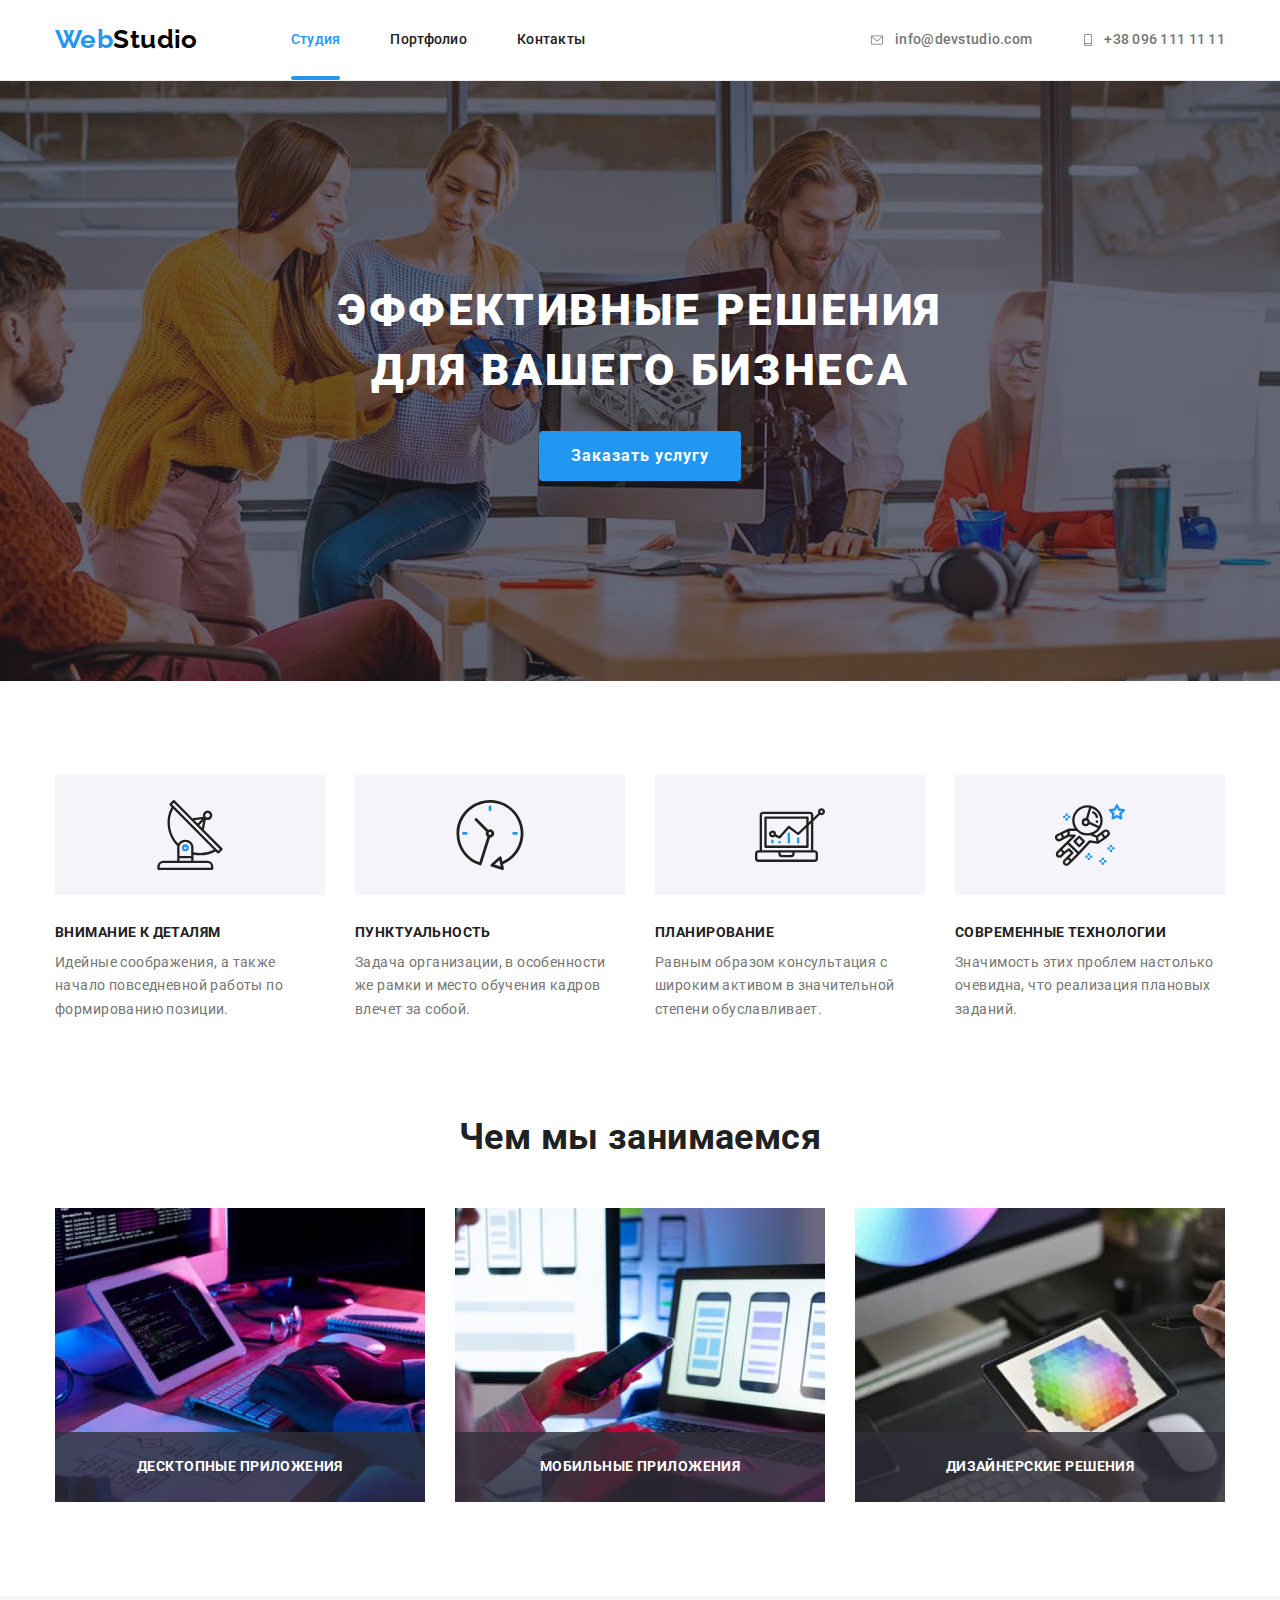
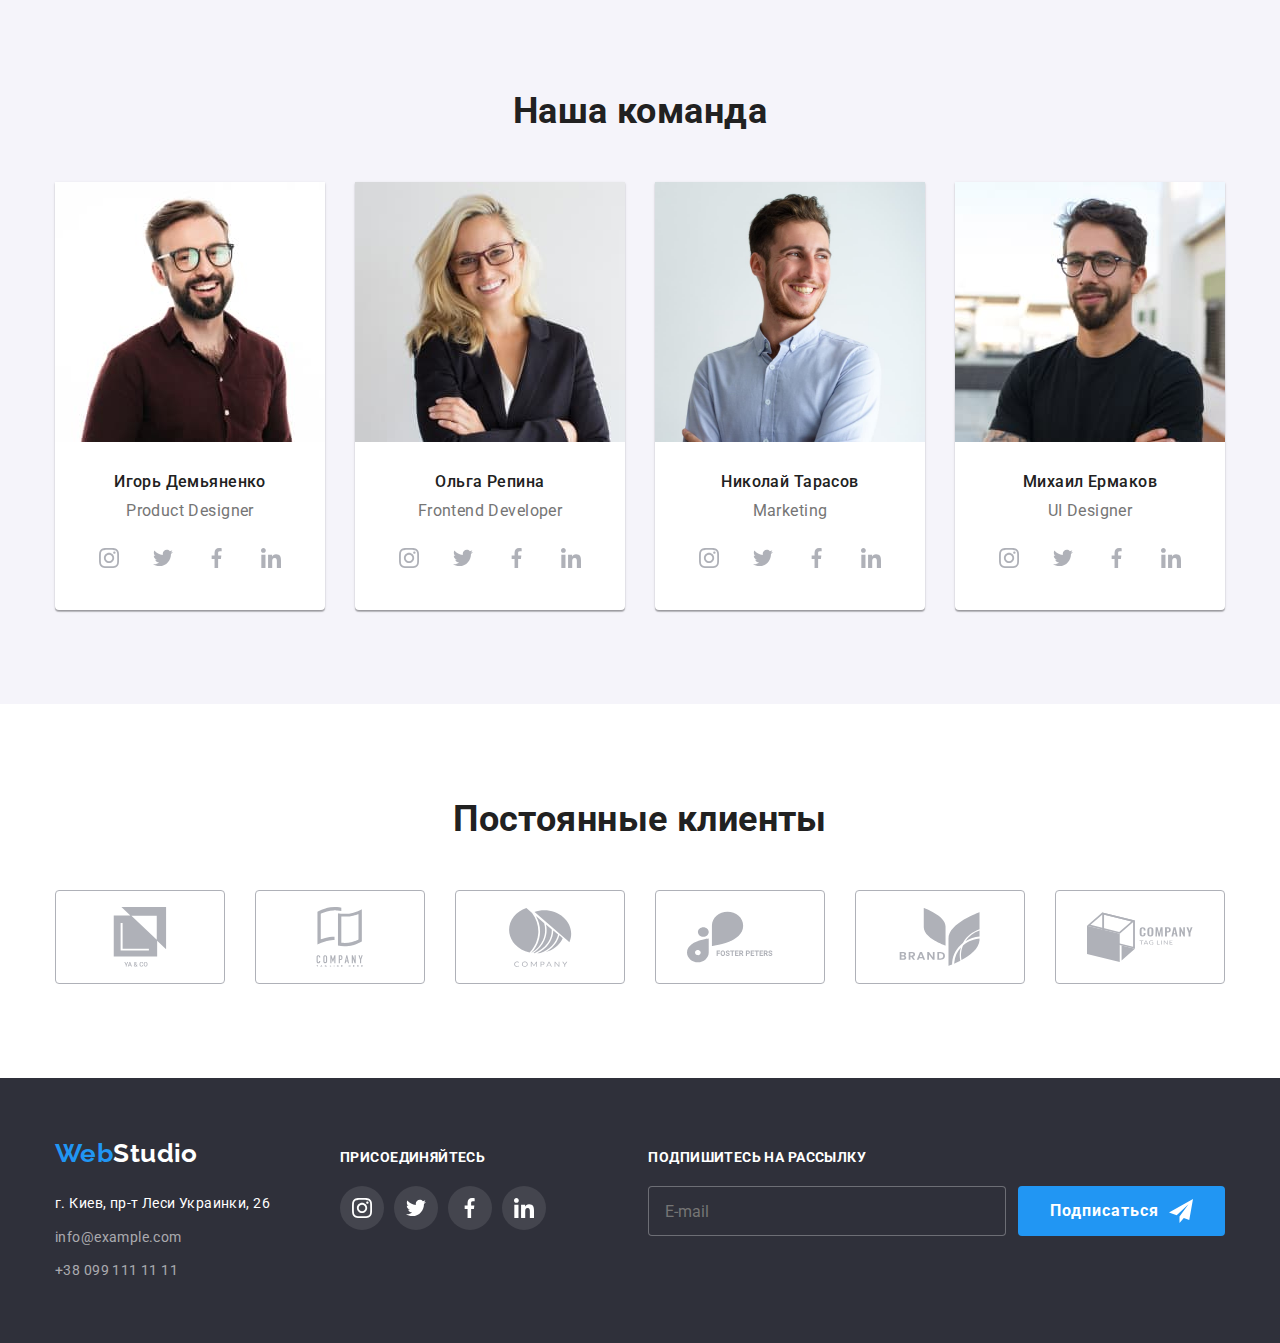
==== commit 4e7f370d: "cheng" ====
--- a/index.html
+++ b/index.html
@@ -386,7 +386,7 @@
           </address>
         </div>
         <div class="foot-addr-link">
-          <h2 class="footer-text">присоединяйтесь</h2>
+          <p class="footer-text">присоединяйтесь</p>
           <ul class="foot-social">
             <li class="footer-social list">
               <a class="foot-soc-link" href="#">
@@ -418,7 +418,7 @@
             </li>
           </ul>
         </div>
-        <div class="mail">
+        <form class="mail">
           <p class="footer-text">Подпишитесь на рассылку</p>
           <div class="input-btn">
             <input
@@ -435,7 +435,7 @@
               </svg>
             </button>
           </div>
-        </div>
+        </form>
       </div>
     </footer>
     <div class="backdrop is-hidden" data-modal>
@@ -499,8 +499,8 @@
             </label>
             <a class="link-conditions" href="#">Условия договора</a>
           </div>
+          <button class="hiro-btn modal-btn" type="submit">Отправить</button>
         </form>
-        <button class="hiro-btn" type="button">Отправить</button>
       </div>
     </div>
     <script src="./js/modal.js"></script>
--- a/css/styles.css
+++ b/css/styles.css
@@ -218,6 +218,9 @@
 }
 
 .hiro-btn {
+  display: flex;
+  align-items: center;
+  text-align: center;
   font-family: "Roboto", sans-serif;
   color: var(--text-hover-wight);
   background-color: var(--logo-bgr-blue);
@@ -225,24 +228,21 @@
   font-size: 16px;
   line-height: 1.87;
   letter-spacing: 0.06em;
-  display: flex;
-  align-items: center;
-  text-align: center;
   cursor: pointer;
   margin-left: auto;
   margin-right: auto;
   padding: 10px 32px;
   border-radius: 4px;
   border: 0;
-  transition-property: background-color;
+  transition-property: background-color, box-shadow;
+  transition-duration: 250ms;
+  transition-timing-function: cubic-bezier(0.4, 0, 0.2, 1);
 }
 
 .hiro-btn:hover,
 .hiro-btn:focus {
   background-color: var(--btn-hiro-hover);
-  transition-duration: 250ms;
   box-shadow: 0px 4px 4px rgba(0, 0, 0, 0.15);
-  transition-timing-function: cubic-bezier(0.4, 0, 0.2, 1);
 }
 
 .hiro-btn:active {
@@ -639,7 +639,7 @@
 }
 
 .mail {
-  margin-left: 93px;
+  margin-left: auto;
 }
 
 .input-btn {
@@ -661,6 +661,12 @@
   color: rgba(255, 255, 255, 0.6);
   font-size: 16px;
   line-height: 1.25;
+  transition: border-color 250ms var(--animating);
+}
+
+.border-input:hover,
+.border-input:focus {
+  border-color: var(--logo-bgr-blue);
 }
 
 input[plaseholder="E-mail"] {
@@ -806,6 +812,7 @@
   transform: translate(-50%, 0);
   height: 100%;
   width: 100%;
+  padding-top: 40px;
   background-color: rgba(0, 0, 0, 0.2);
   opacity: 1;
   transition: opacity 250ms var(--animating);
@@ -822,6 +829,7 @@
   left: 50%;
   height: 581px;
   width: 528px;
+  padding-top: 40px;
   border-radius: 4px;
   box-shadow: 0px 1px 3px rgba(0, 0, 0, 0.12), 0px 1px 1px rgba(0, 0, 0, 0.14),
     0px 2px 1px rgba(0, 0, 0, 0.2);
@@ -871,8 +879,6 @@
 
 .modal-head {
   text-align: center;
-  margin-top: 40px;
-  margin-bottom: 12px;
   font-size: 20px;
 }
 
@@ -924,7 +930,11 @@
   fill: var(--logo-bgr-blue);
 }
 
-.modal-data:not(:placeholder-shown) > .modal-icons {
+.modal-data:not(:placeholder-shown) {
+  border-color: var(--logo-bgr-blue);
+}
+
+.modal-data:not(:placeholder-shown) + .modal-icons {
   fill: var(--logo-bgr-blue);
 }
 
@@ -997,6 +1007,10 @@
   margin-left: 4px;
 }
 
+.modal-btn {
+  padding: 10px 55px 10px 56px;
+}
+
 .checkbox-icon {
   display: inline-flex;
   order: -1;
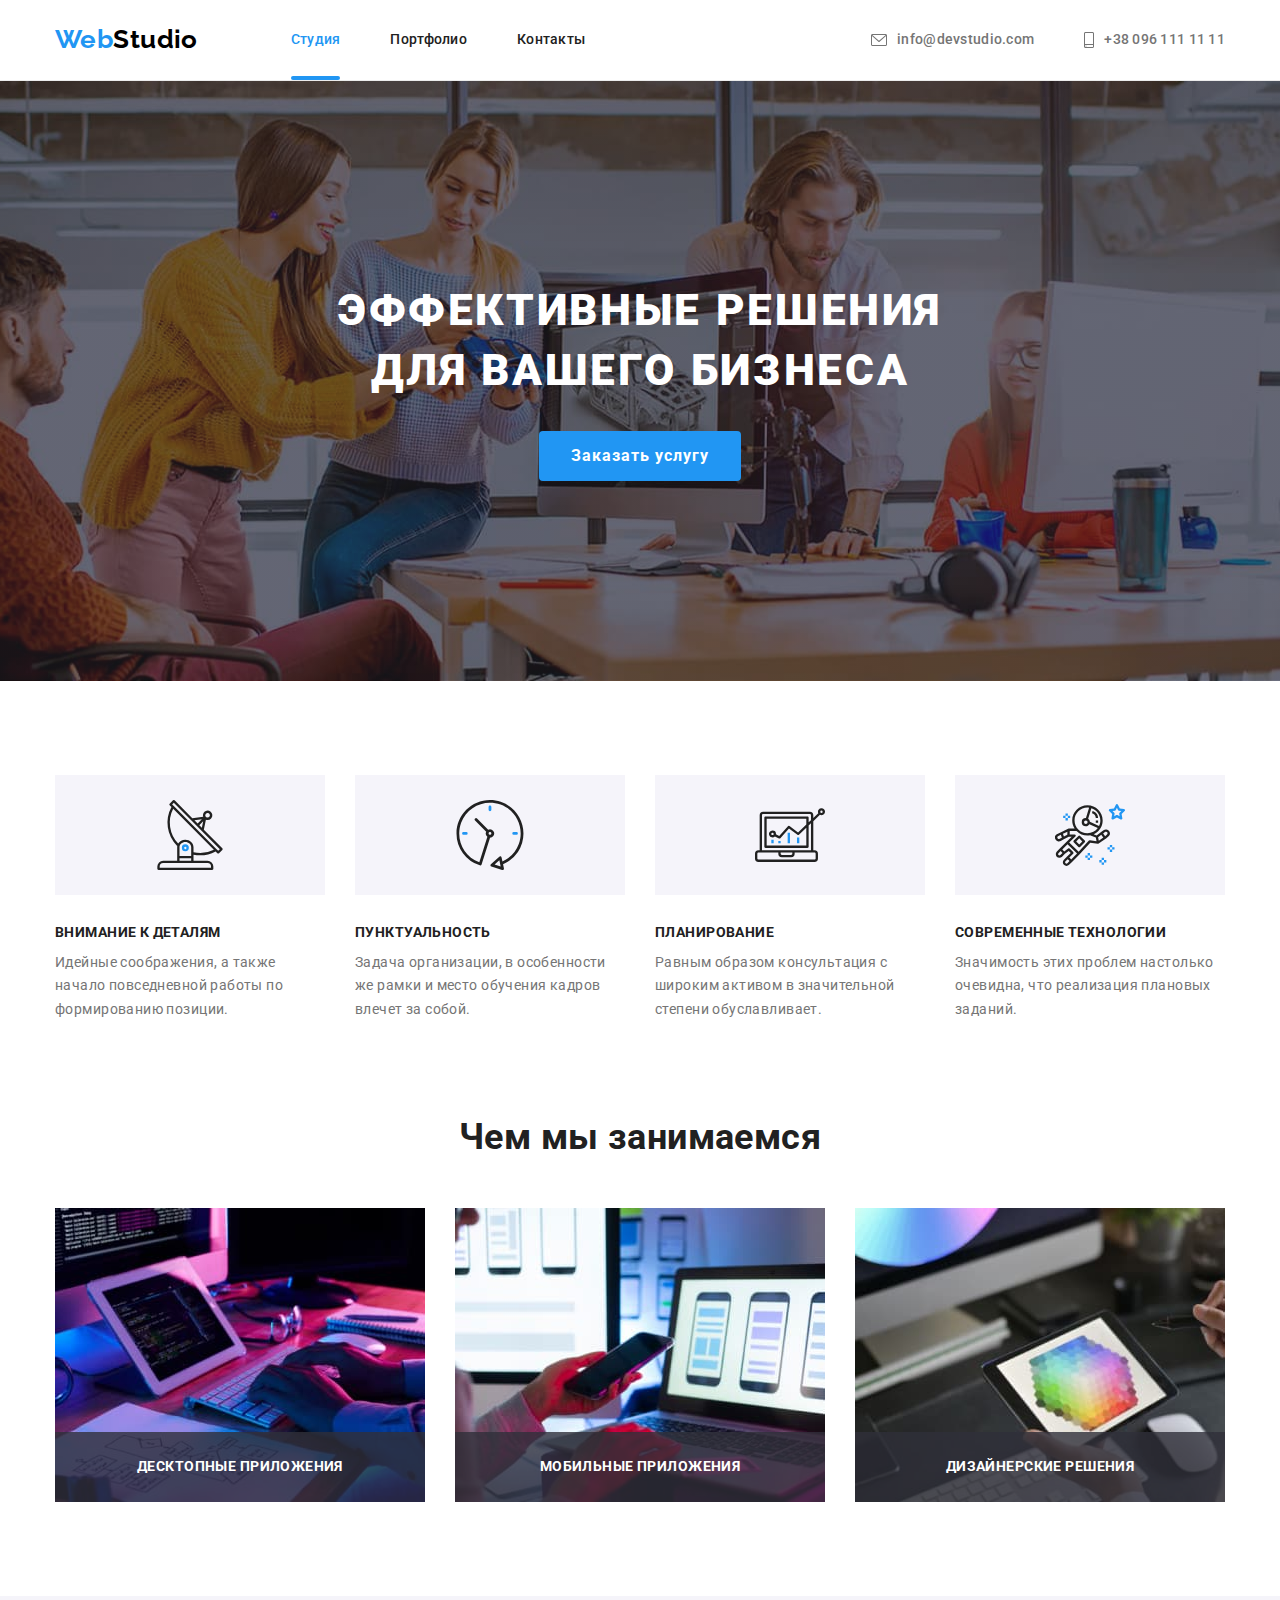
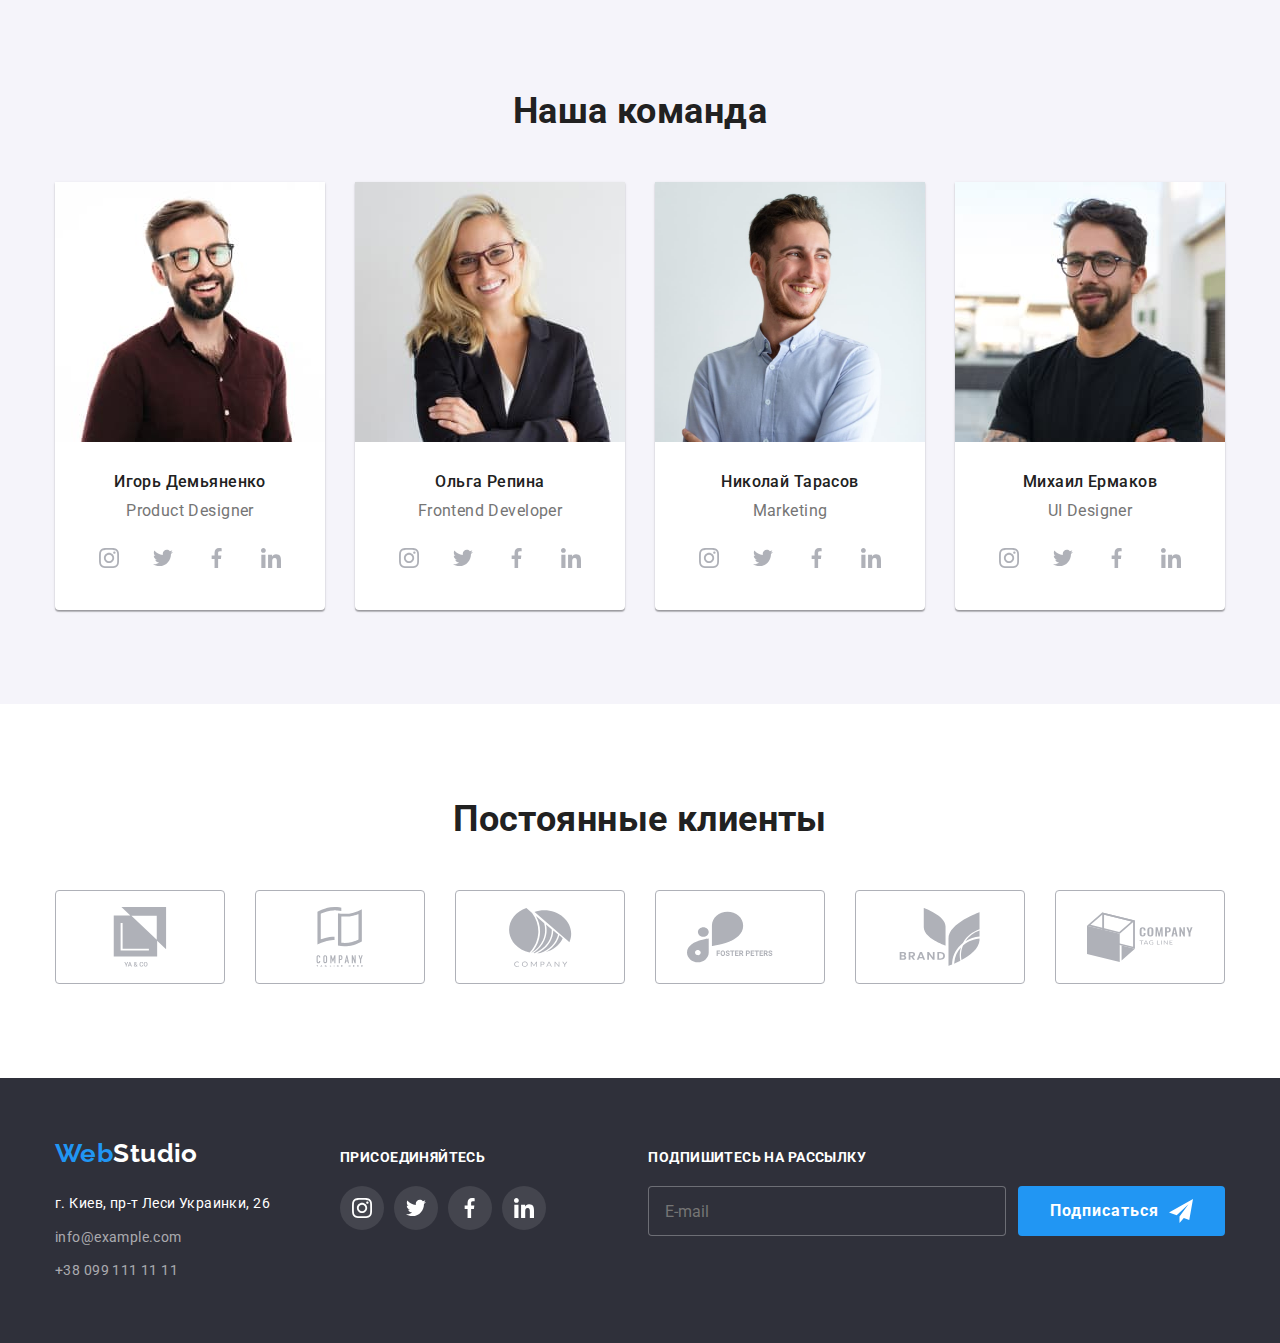
==== commit f4f116bd: "icons" ====
--- a/index.html
+++ b/index.html
@@ -40,16 +40,33 @@
         <ul class="list header-list">
           <li class="head-list-addr">
             <a class="link-addr-head" href="mailto:info@devstudio.com"
-              ><svg class="envelope" width="16px" height="12px">
-                <use href="./images/symbol-optimized.svg#icon-envelope"></use>
+              ><svg
+                class="envelope"
+                width="16"
+                height="12"
+                xmlns="http://www.w3.org/2000/svg"
+              >
+                <path
+                  d="M14.5 0h-13C.673 0 0 .673 0 1.5v9c0 .827.673 1.5 1.5 1.5h13c.827 0 1.5-.673 1.5-1.5v-9c0-.827-.673-1.5-1.5-1.5Zm0 1c.068 0 .133.014.192.039L8 6.839l-6.692-5.8A.498.498 0 0 1 1.5 1h13Zm0 10h-13a.5.5 0 0 1-.5-.5V2.095l6.672 5.783a.5.5 0 0 0 .656 0L15 2.095V10.5a.5.5 0 0 1-.5.5Z"
+                />
               </svg>
               info@devstudio.com</a
             >
           </li>
           <li class="head-list-addr">
             <a class="link-addr-head" href="tel:+380961111111">
-              <svg class="smartphone" width="12px" height="16px">
-                <use href="./images/symbol-optimized.svg#icon-smartphone"></use>
+              <svg
+                class="smartphone"
+                width="10"
+                height="16"
+                xmlns="http://www.w3.org/2000/svg"
+              >
+                <path
+                  d="M8.5 0h-7C.673 0 0 .673 0 1.5v13c0 .827.673 1.5 1.5 1.5h7c.827 0 1.5-.673 1.5-1.5v-13C10 .673 9.327 0 8.5 0Zm-7 1h7a.5.5 0 0 1 .5.5V12H1V1.5a.5.5 0 0 1 .5-.5Zm7 14h-7a.5.5 0 0 1-.5-.5V13h8v1.5a.5.5 0 0 1-.5.5Z"
+                />
+                <path
+                  d="M2.354 13.739a.445.445 0 0 1 0 .66.525.525 0 0 1-.708 0 .445.445 0 0 1 0-.66.525.525 0 0 1 .708 0Z"
+                />
               </svg>
               +38 096 111 11 11</a
             >
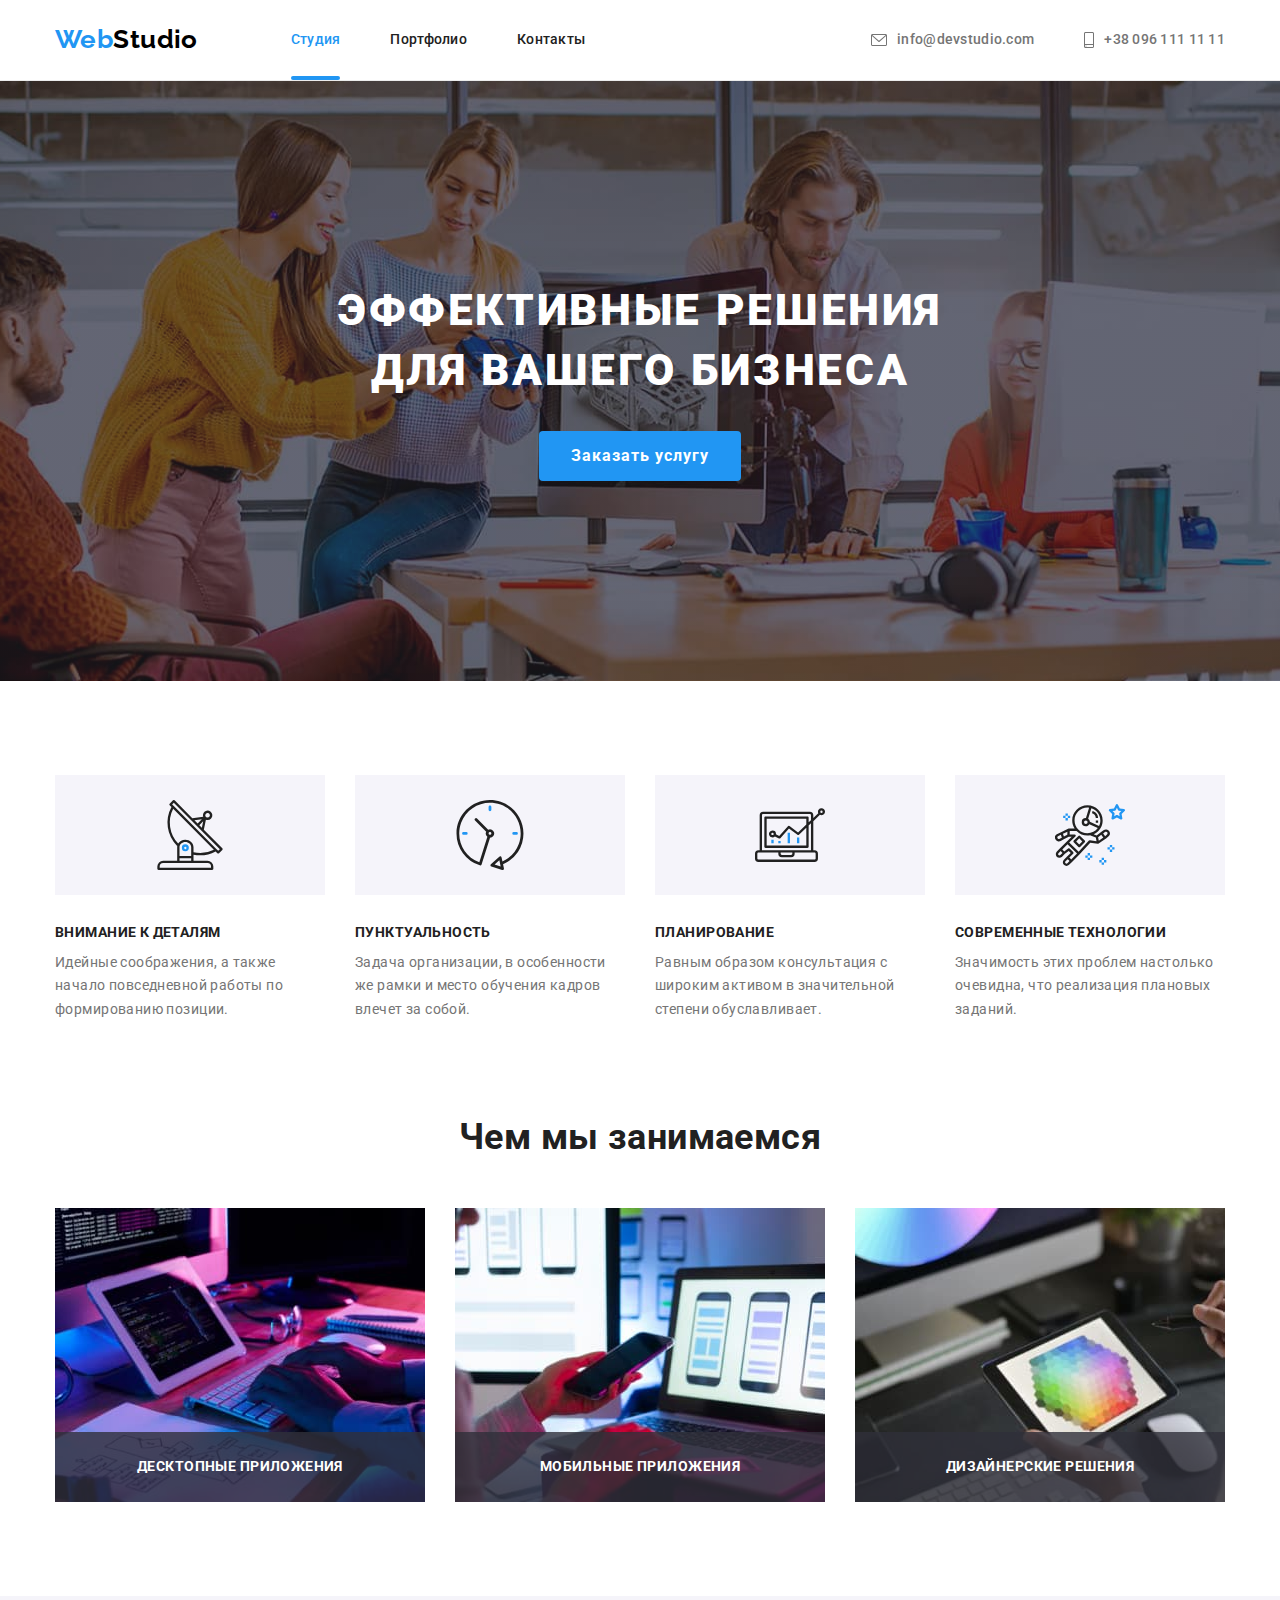
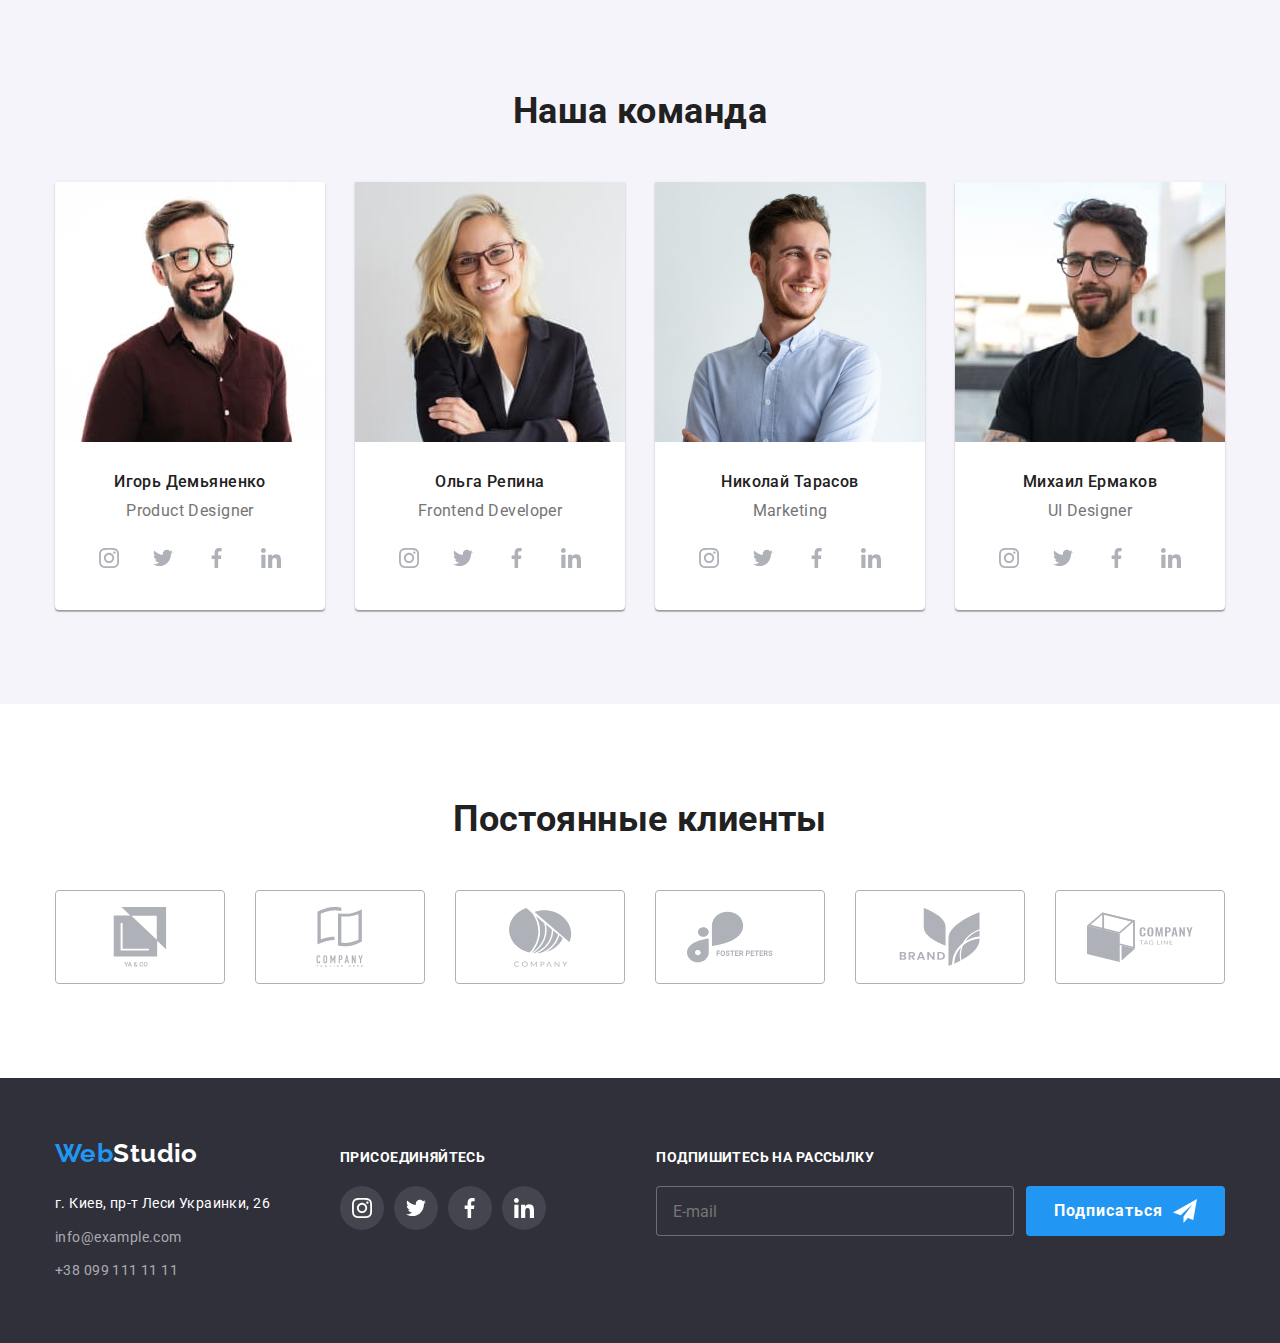
==== commit aca5b046: "paddings-reqired" ====
--- a/index.html
+++ b/index.html
@@ -443,9 +443,10 @@
               type="email"
               id="emeil"
               placeholder="E-mail"
+              required
             />
             <label for="emeil"></label>
-            <button class="hiro-btn" type="button">
+            <button class="hiro-btn btn-padding" type="submit">
               Подписаться
               <svg class="plan" width="24px" height="24px">
                 <use href="./images/icons-six.svg#icon-plan"></use>
@@ -462,7 +463,7 @@
             <use href="./images/cross-defs.svg#icon-cross"></use>
           </svg>
         </button>
-        <h2 class="modal-head">Оставьте свои данные, мы вам перезвоним</h2>
+        <p class="modal-head">Оставьте свои данные, мы вам перезвоним</p>
         <form class="modal-form" action="">
           <div class="form-field">
             <label class="modal-text" for="name">Имя</label
@@ -511,6 +512,7 @@
                 value="checkbox"
                 id="checkbox"
                 placeholder=" "
+                required
               />
               <span class="checkbox-icon"></span>
             </label>
--- a/css/styles.css
+++ b/css/styles.css
@@ -829,7 +829,7 @@
   left: 50%;
   height: 581px;
   width: 528px;
-  padding-top: 40px;
+  padding: 40px;
   border-radius: 4px;
   box-shadow: 0px 1px 3px rgba(0, 0, 0, 0.12), 0px 1px 1px rgba(0, 0, 0, 0.14),
     0px 2px 1px rgba(0, 0, 0, 0.2);
@@ -878,6 +878,7 @@
 }
 
 .modal-head {
+  font-weight: 700;
   text-align: center;
   font-size: 20px;
 }
@@ -893,16 +894,8 @@
   flex-direction: column;
 }
 
-.form-field:not(:first-child) {
-  margin-bottom: 10px;
-  margin-left: 40px;
-  margin-right: 40px;
-}
-
 .form-field:nth-child(1) {
   margin-bottom: 10px;
-  margin-right: 40px;
-  margin-left: 40px;
 }
 
 .modal-text {
@@ -913,6 +906,7 @@
 }
 
 .modal-data {
+  outline: transparent;
   height: 40px;
   border: 1px solid rgba(21, 21, 21, 0.2);
   border-radius: 4px;
@@ -955,6 +949,7 @@
   letter-spacing: 0.01em;
   padding: 12px 16px;
   resize: none;
+  outline: transparent;
   transition: border-color 250ms var(--animating);
 }
 
@@ -972,10 +967,8 @@
 }
 
 .form-row {
-  position: relative;
   display: inline-flex;
-  align-items: center;
-  margin: 20px 51px 30px 52px;
+  margin: 20px 0px 30px 0px;
 }
 
 .checkbox-agree {
@@ -1027,3 +1020,7 @@
   background-size: contain;
   border-color: var(--logo-bgr-blue);
 }
+
+.btn-padding {
+  padding: 10px 28px;
+}
